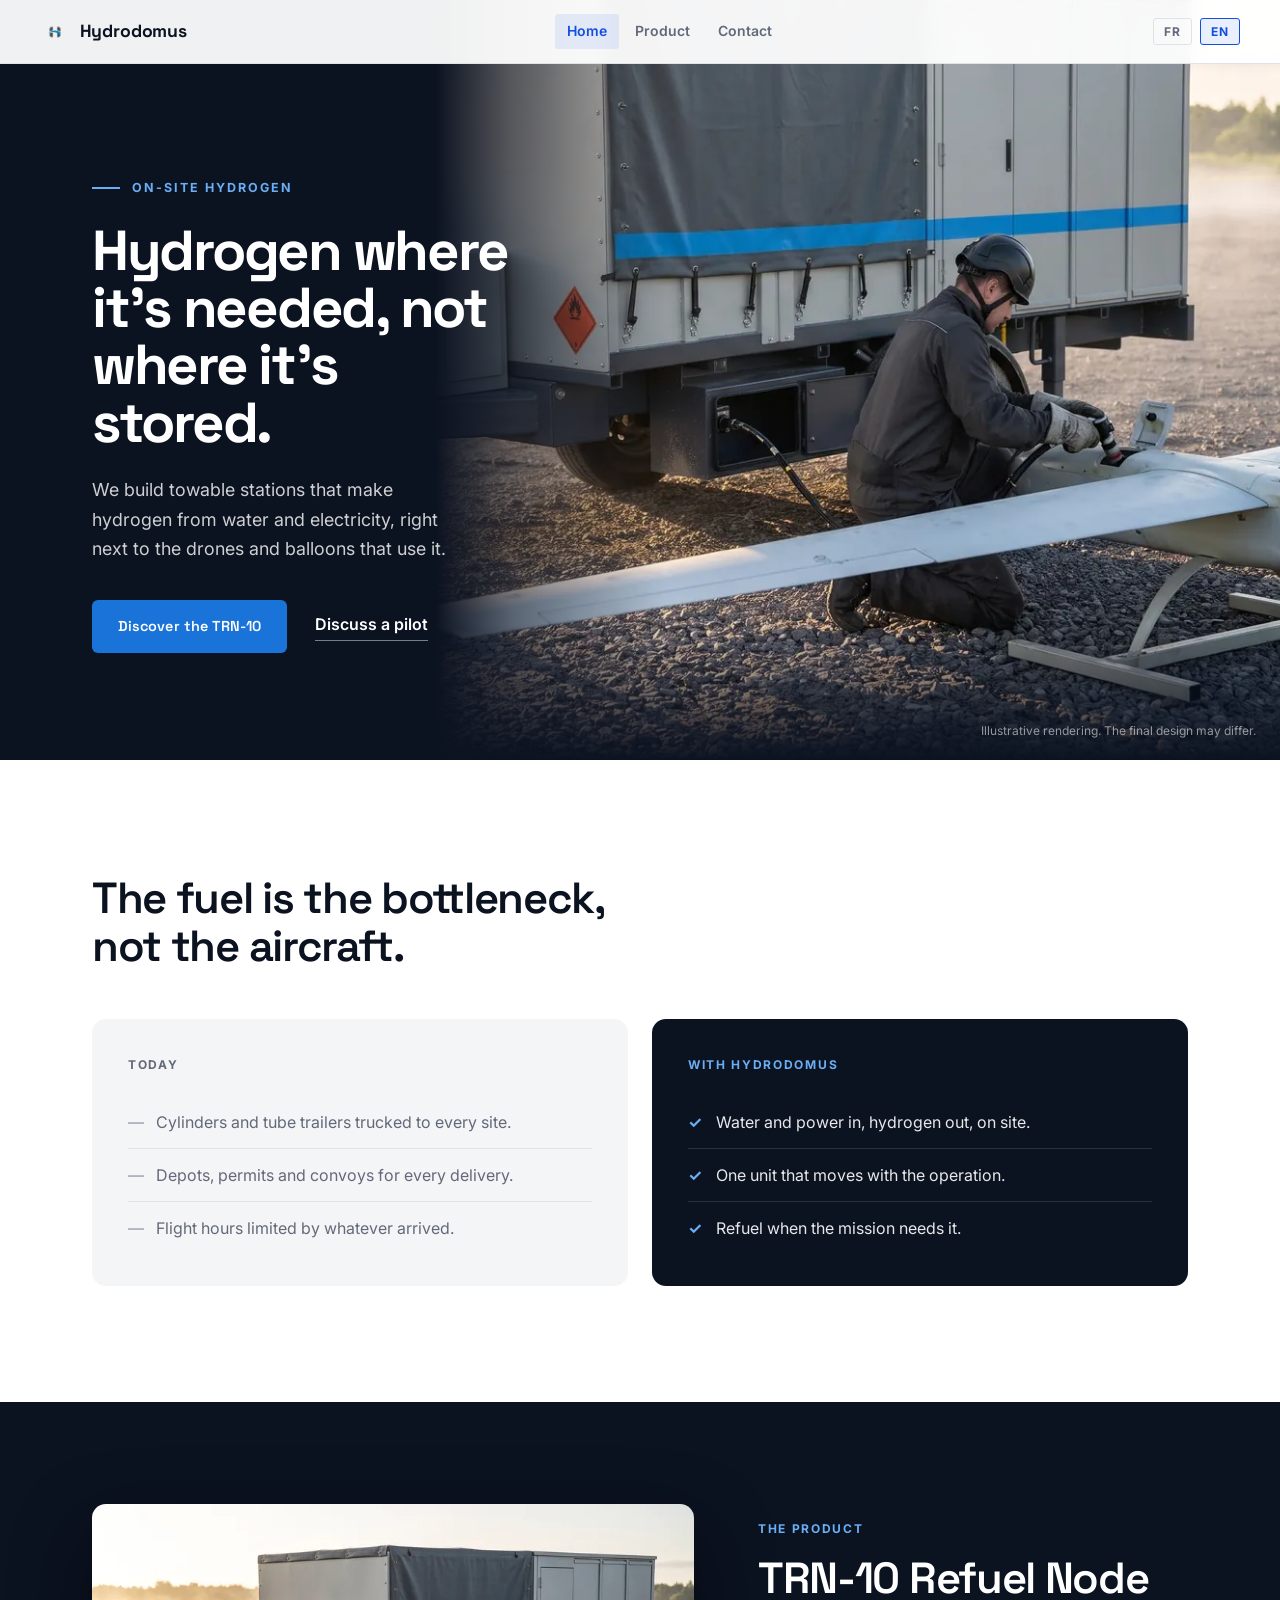
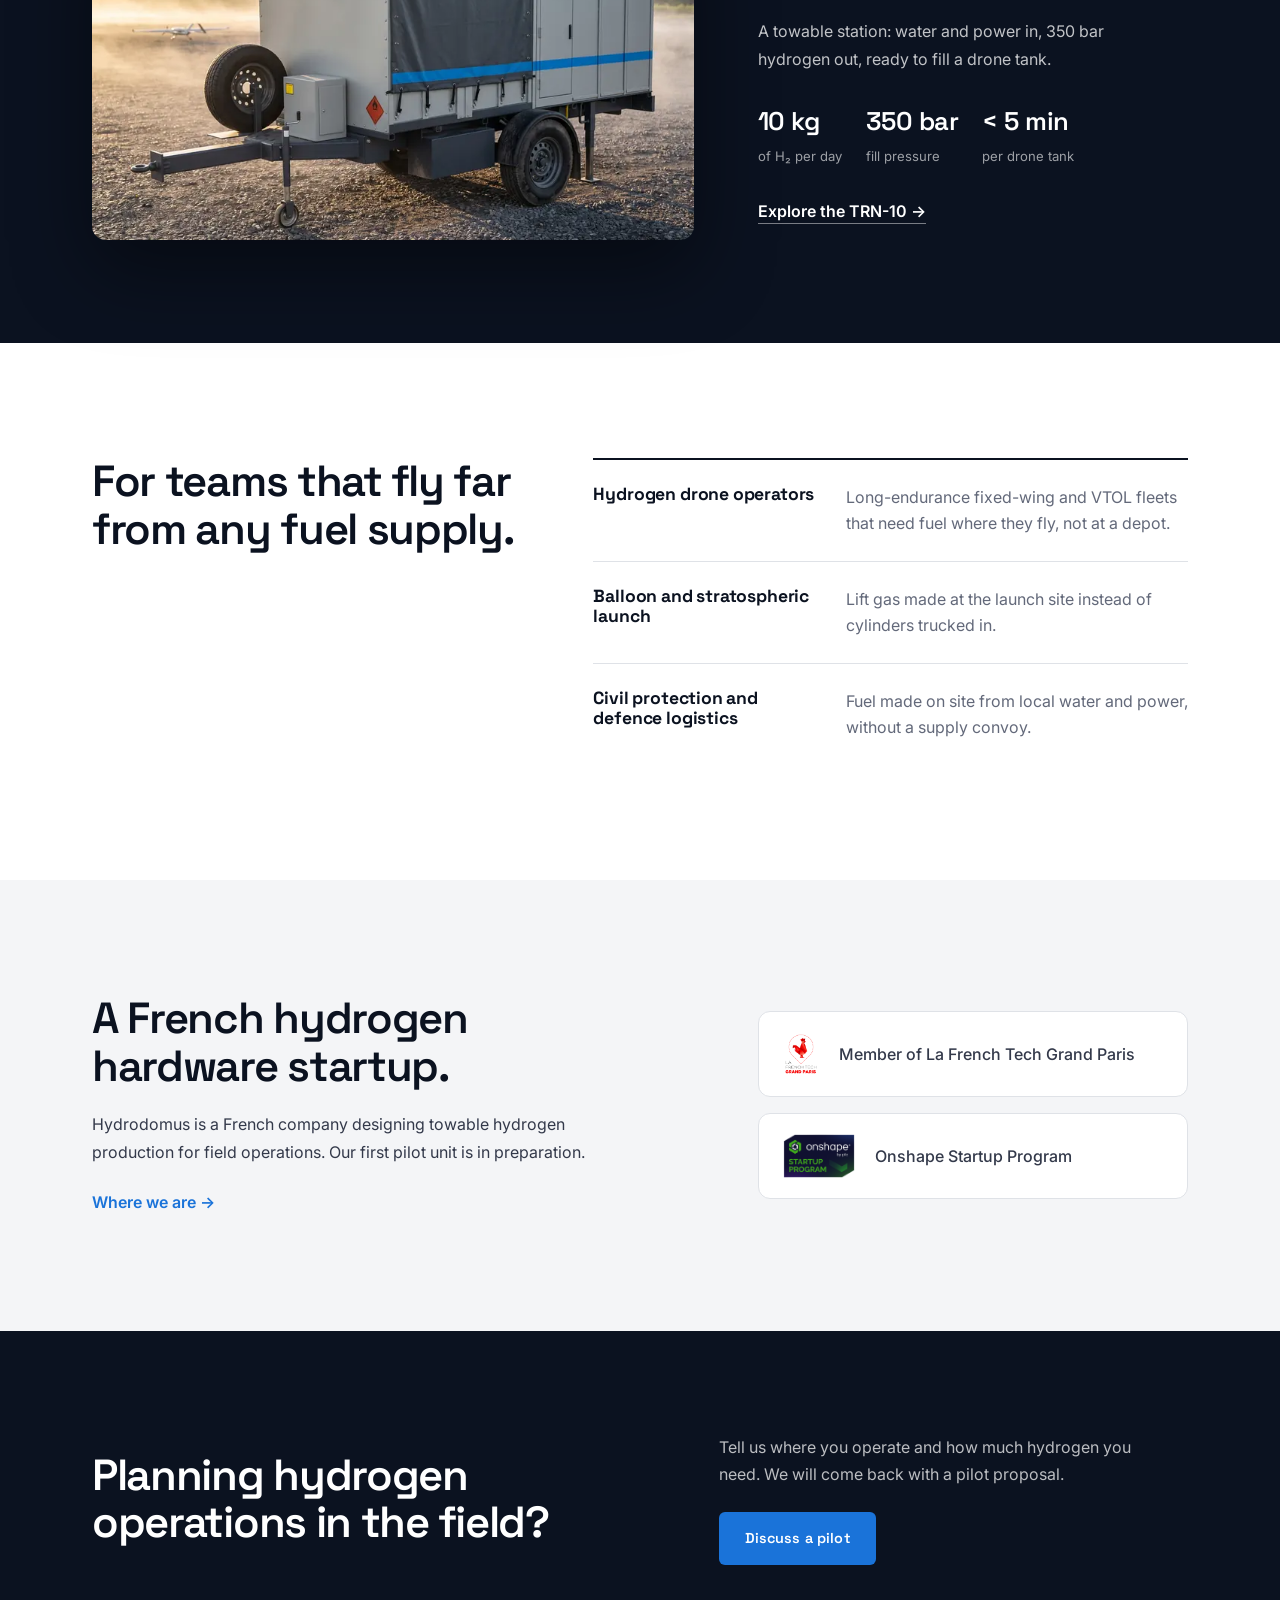
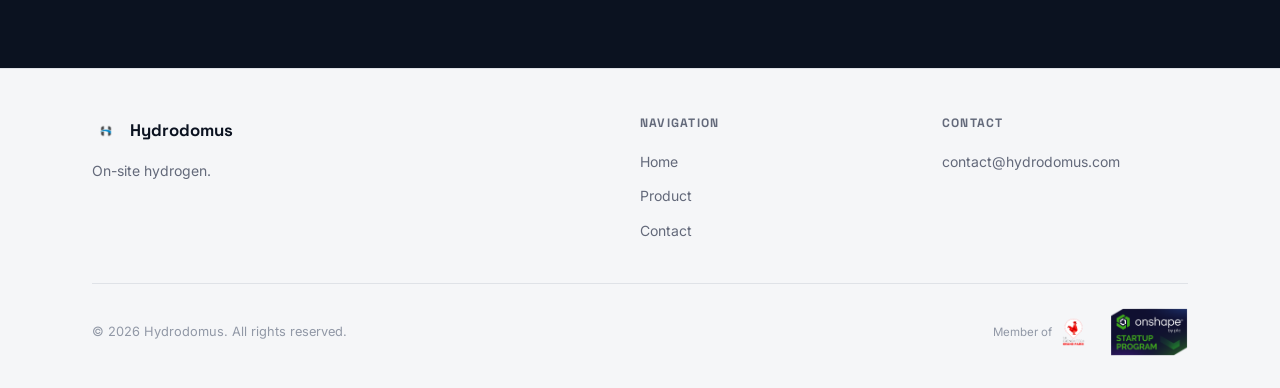
==== index.html @ 03f7e98c "Homepage v2: photo hero, today vs with Hydrodomus, TRN-10 teaser, who it's for, about and badges, pi" ====
<!DOCTYPE html>
<html lang="en">
<head>
  <meta charset="UTF-8" />
  <meta name="viewport" content="width=device-width, initial-scale=1.0" />
  <title>Hydrodomus · On-site hydrogen for drones</title>
  <meta name="description" content="Hydrodomus builds towable stations that make hydrogen from water and electricity on site, next to the drones and balloons that use it.">
  <meta property="og:title" content="Hydrodomus · On-site hydrogen for drones">
  <meta property="og:description" content="Hydrogen where it's needed, not where it's stored. Towable stations that make hydrogen from water and power, on site.">
  <meta property="og:image" content="https://hydrodomus.com/assets/images/trn10-og.jpg">
  <meta property="og:type" content="website">
  <link rel="icon" href="assets/images/logo-removebg.png">
  <link rel="preconnect" href="https://fonts.googleapis.com">
  <link rel="preconnect" href="https://fonts.gstatic.com" crossorigin>
  <link rel="stylesheet" href="https://fonts.googleapis.com/css2?family=Space+Grotesk:wght@300;400;500;600;700&family=Inter:ital,wght@0,300;0,400;0,500;0,600;1,400&display=swap">
  <link rel="preload" as="image" href="assets/images/home-hero-1400.webp" imagesrcset="assets/images/home-hero-800.webp 800w, assets/images/home-hero-1400.webp 1400w, assets/images/home-hero-2400.webp 2400w" imagesizes="100vw">
  <link rel="stylesheet" href="assets/css/style.css" />
</head>
<body class="pv2 home">

<nav class="nav" id="main-nav">
  <a href="./" class="nav-logo">
    <img src="assets/images/logo-removebg.png" alt="Hydrodomus">
    <span class="nav-logo-name">Hydrodomus</span>
  </a>
  <ul class="nav-links">
    <li><a href="./"       class="nav-page-link active" data-i18n="nav.home">Accueil</a></li>
    <li><a href="product"  class="nav-page-link" data-i18n="nav.product">Produit</a></li>
    <li><a href="contact"  class="nav-page-link" data-i18n="nav.contact">Contact</a></li>
  </ul>
  <div class="nav-right">
    <button class="lang-btn" data-lang="fr">FR</button>
    <button class="lang-btn" data-lang="en">EN</button>
  </div>
  <button class="hamburger" id="hamburger" aria-label="Menu"><span></span><span></span><span></span></button>
</nav>
<div class="mobile-menu" id="mobile-menu">
  <button class="mobile-close" id="mobile-close">✕</button>
  <a href="./"       class="mobile-nav-link" data-i18n="nav.home">Accueil</a>
  <a href="product"  class="mobile-nav-link" data-i18n="nav.product">Produit</a>
  <a href="contact"  class="mobile-nav-link" data-i18n="nav.contact">Contact</a>
  <div class="mobile-lang">
    <button class="lang-btn" data-lang="fr">FR</button>
    <button class="lang-btn" data-lang="en">EN</button>
  </div>
</div>

<!-- HERO -->
<header class="pv2-hero home-hero">
  <picture class="pv2-hero-media">
    <source type="image/webp" srcset="assets/images/home-hero-800.webp 800w, assets/images/home-hero-1400.webp 1400w, assets/images/home-hero-2400.webp 2400w" sizes="100vw">
    <img src="assets/images/home-hero-1400.jpg" srcset="assets/images/home-hero-800.jpg 800w, assets/images/home-hero-1400.jpg 1400w, assets/images/home-hero-2400.jpg 2400w" sizes="100vw" alt="An operator refuels a fixed-wing drone with hydrogen from a Hydrodomus trailer unit on a gravel airfield" width="2400" height="1350" fetchpriority="high">
  </picture>
  <div class="pv2-hero-shade" aria-hidden="true"></div>
  <div class="container pv2-hero-inner">
    <span class="pv2-eyebrow" data-i18n="home.eyebrow">Hydrogène sur site</span>
    <h1 class="pv2-title" data-i18n="home.title"></h1>
    <p class="pv2-sub" data-i18n="home.sub"></p>
    <div class="pv2-actions">
      <a class="btn pv2-btn" href="product" data-i18n="home.cta1">Découvrir le TRN-10</a>
      <a class="pv2-link" href="contact?subject=pilot" data-i18n="pr.cta1">Discuter d’un pilote</a>
    </div>
  </div>
  <p class="pv2-caption" data-i18n="pr.stage"></p>
</header>

<!-- TODAY VS WITH HYDRODOMUS -->
<section class="pv2-section home-compare">
  <div class="container">
    <h2 class="pv2-h2" data-i18n="home.cmp.title"></h2>
    <div class="home-compare-grid">
      <div class="home-col home-col-before reveal">
        <span class="home-col-tag" data-i18n="home.cmp.a.tag"></span>
        <ul>
          <li data-i18n="home.cmp.a1"></li>
          <li data-i18n="home.cmp.a2"></li>
          <li data-i18n="home.cmp.a3"></li>
        </ul>
      </div>
      <div class="home-col home-col-after reveal">
        <span class="home-col-tag" data-i18n="home.cmp.b.tag"></span>
        <ul>
          <li data-i18n="home.cmp.b1"></li>
          <li data-i18n="home.cmp.b2"></li>
          <li data-i18n="home.cmp.b3"></li>
        </ul>
      </div>
    </div>
  </div>
</section>

<!-- PRODUCT TEASER -->
<section class="home-product">
  <div class="container home-product-grid">
    <a class="home-product-media" href="product">
      <picture><source type="image/webp" srcset="assets/images/trn10-hero-800.webp 800w, assets/images/trn10-hero-1400.webp 1400w" sizes="(max-width: 760px) 100vw, 55vw"><img src="assets/images/trn10-hero-1400.jpg" alt="The TRN-10 Refuel Node, a closed trailer-mounted hydrogen station" width="1400" height="782" loading="lazy"></picture>
    </a>
    <div class="home-product-text">
      <span class="pv2-kicker home-kicker-light" data-i18n="home.prod.tag"></span>
      <h2 class="pv2-h2" data-i18n="pr.eyebrow">TRN-10 Refuel Node</h2>
      <p data-i18n="home.prod.p"></p>
      <dl class="home-mini-stats">
        <div><dt data-i18n="pr.k1.v"></dt><dd data-i18n="pr.k1.l"></dd></div>
        <div><dt data-i18n="pr.k2.v"></dt><dd data-i18n="pr.k2.l"></dd></div>
        <div><dt data-i18n="pr.k3.v"></dt><dd data-i18n="pr.k3.l"></dd></div>
      </dl>
      <a class="pv2-link" href="product" data-i18n="home.prod.link"></a>
    </div>
  </div>
</section>

<!-- WHO IT'S FOR -->
<section class="pv2-section pv2-for">
  <div class="container pv2-for-grid">
    <h2 class="pv2-h2" data-i18n="pr.for.title"></h2>
    <ul class="pv2-for-list">
      <li class="reveal"><h3 data-i18n="pr.for1.t"></h3><p data-i18n="pr.for1.p"></p></li>
      <li class="reveal"><h3 data-i18n="pr.for2.t"></h3><p data-i18n="pr.for2.p"></p></li>
      <li class="reveal"><h3 data-i18n="pr.for3.t"></h3><p data-i18n="pr.for3.p"></p></li>
    </ul>
  </div>
</section>

<!-- ABOUT -->
<section class="pv2-section home-about">
  <div class="container home-about-grid">
    <div>
      <h2 class="pv2-h2" data-i18n="home.about.title"></h2>
      <p class="home-about-p" data-i18n="home.about.p"></p>
      <a class="home-about-link" href="product#status" data-i18n="home.about.link"></a>
    </div>
    <div class="home-badges">
      <a href="https://www.frenchtech-grandparis.com" target="_blank" rel="noopener" class="home-badge">
        <img src="assets/images/logo-frenchtech-grandparis.png" alt="La French Tech Grand Paris" loading="lazy">
        <span data-i18n="home.badge1"></span>
      </a>
      <a href="https://www.onshape.com" target="_blank" rel="noopener" class="home-badge">
        <img src="assets/images/onshape-startup-program-badge.png" alt="Onshape Startup Program" loading="lazy">
        <span data-i18n="home.badge2"></span>
      </a>
    </div>
  </div>
</section>

<!-- CTA -->
<section class="pv2-cta">
  <div class="container pv2-cta-inner">
    <h2 class="pv2-h2" data-i18n="home.cta.title"></h2>
    <div>
      <p data-i18n="home.cta.p"></p>
      <a class="btn pv2-btn" href="contact?subject=pilot" data-i18n="pr.cta1">Discuter d’un pilote</a>
    </div>
  </div>
</section>

<footer>
  <div class="container">
    <div class="footer-grid">
      <div class="footer-brand">
        <div class="footer-brand-logo">
          <img src="assets/images/logo-removebg.png" alt="Hydrodomus">
          <span>Hydrodomus</span>
        </div>
        <p data-i18n="ft.tagline">Hydrogène sur site.</p>
      </div>
      <div class="footer-col">
        <h4 data-i18n="ft.nav">Navigation</h4>
        <ul>
          <li><a href="./"       data-i18n="nav.home">Accueil</a></li>
          <li><a href="product"  data-i18n="nav.product">Produit</a></li>
          <li><a href="contact"  data-i18n="nav.contact">Contact</a></li>
        </ul>
      </div>
      <div class="footer-col">
        <h4 data-i18n="ft.contact">Contact</h4>
        <ul>
          <li><a href="mailto:contact@hydrodomus.com">contact@hydrodomus.com</a></li>
        </ul>
      </div>
    </div>
    <div class="footer-bottom">
      <p data-i18n="ft.copy">© 2026 Hydrodomus. Tous droits réservés.</p>
      <div class="footer-badges">
        <a class="footer-badge" href="https://www.frenchtech-grandparis.com" target="_blank" rel="noopener">
          <span data-i18n="ft.frenchtech">Membre de</span>
          <img src="assets/images/logo-frenchtech-grandparis.png" alt="La French Tech Grand Paris">
        </a>
        <a class="footer-badge footer-badge-onshape" href="https://www.onshape.com" target="_blank" rel="noopener">
          <img src="assets/images/onshape-startup-program-badge.png" alt="Onshape Startup Program">
        </a>
      </div>
    </div>
  </div>
</footer>

<a class="pv2-sticky" href="contact?subject=pilot" data-i18n="pr.cta1">Discuter d’un pilote</a>

<script src="assets/js/main.js"></script>
<script>
  (function () {
    var b = document.querySelector('.pv2-sticky'), hero = document.querySelector('.pv2-hero'), cta = document.querySelector('.pv2-cta');
    if (!b || !hero) return;
    function upd() {
      var past = hero.getBoundingClientRect().bottom < 0;
      var atCta = cta && cta.getBoundingClientRect().top < innerHeight;
      b.classList.toggle('show', past && !atCta);
    }
    addEventListener('scroll', upd, { passive: true }); upd();
  })();
</script>
</body>
</html>
---- assets/css/style.css ----
/* =============================================
   HYDRODOMUS — Light / Sharp Design System
   ============================================= */

/* --- Custom Properties --- */
:root {
  --white:    #FFFFFF;
  --bg:       #F5F6F8;
  --bg-alt:   #EEF0F3;
  --border:   #DFE2E7;
  --border-2: #C7CCD3;

  --navy:     #0B1220;
  --navy-2:   #16233A;
  --navy-3:   #24344F;

  --blue:       #144EE0;
  --blue-mid:   #0F3AAE;
  --blue-light: #EBF1FF;
  --blue-dim:   rgba(20, 78, 224, 0.09);

  --green:       #059669;
  --green-light: #ECFDF5;

  --red:       #DC2626;
  --red-light: #FEF2F2;

  --text:   #0B1220;
  --text-2: #33394A;
  --text-3: #63697A;
  --text-4: #9198A6;

  --shadow-xs: 0 1px 0 rgba(11,18,32,0.06);
  --shadow-sm: 0 1px 2px rgba(11,18,32,0.10);
  --shadow:    0 2px 10px rgba(11,18,32,0.10);
  --shadow-lg: 0 10px 28px rgba(11,18,32,0.14);

  --font-display: 'Space Grotesk', sans-serif;
  --font-body:    'Inter', sans-serif;

  --section-py: clamp(2.5rem, 3.5vw, 4rem);
  --radius:    6px;
  --radius-sm: 3px;
  --radius-lg: 16px;
}

/* Subtle grain for large flat surfaces (navy sections, hero scrim) —
   inline SVG turbulence, no extra asset request. */
.bg-grain {
  position: relative;
}
.bg-grain::after,
.section-navy::after,
.pitch-card::after {
  content: '';
  position: absolute; inset: 0;
  pointer-events: none;
  opacity: 0.05;
  background-image: url("data:image/svg+xml,%3Csvg xmlns='http://www.w3.org/2000/svg' width='120' height='120'%3E%3Cfilter id='n'%3E%3CfeTurbulence type='fractalNoise' baseFrequency='0.85' numOctaves='2' stitchTiles='stitch'/%3E%3C/filter%3E%3Crect width='100%25' height='100%25' filter='url(%23n)'/%3E%3C/svg%3E");
}

/* --- Reset --- */
*, *::before, *::after { box-sizing: border-box; margin: 0; padding: 0; }
html { scroll-behavior: smooth; font-size: 16px; }
body {
  font-family: var(--font-body);
  background: var(--white);
  color: var(--text);
  line-height: 1.6;
  overflow-x: hidden;
  -webkit-font-smoothing: antialiased;
}
img { max-width: 100%; display: block; }
a { text-decoration: none; color: inherit; }
button { font-family: inherit; cursor: pointer; }

/* --- Typography --- */
h1, h2, h3, h4, h5 {
  font-family: var(--font-display);
  color: var(--navy);
  line-height: 1.15;
}
.display-title {
  font-size: clamp(2.8rem, 5.5vw, 5.5rem);
  font-weight: 700;
  letter-spacing: -0.03em;
  line-height: 1.05;
}
.section-title {
  font-size: clamp(1.75rem, 3.2vw, 2.75rem);
  font-weight: 700;
  letter-spacing: -0.025em;
}
.section-tag {
  display: inline-flex;
  align-items: center;
  gap: 0.4rem;
  font-size: 0.72rem;
  font-weight: 700;
  letter-spacing: 0.12em;
  text-transform: uppercase;
  color: var(--blue);
  margin-bottom: 0.875rem;
}
.section-tag::before {
  content: '';
  display: inline-block;
  width: 16px; height: 2px;
  background: var(--blue);
  border-radius: 1px;
}
.section-sub {
  font-size: 1.05rem;
  color: var(--text-3);
  max-width: 560px;
  line-height: 1.75;
  margin-top: 1rem;
}
.blue-text { color: var(--blue); }

/* --- Container --- */
.container {
  max-width: 1160px;
  margin: 0 auto;
  padding: 0 2rem;
}

/* =========================================
   NAVIGATION
   ========================================= */
.nav {
  position: fixed;
  top: 0; left: 0; right: 0;
  z-index: 200;
  height: 64px;
  display: flex;
  align-items: center;
  justify-content: space-between;
  padding: 0 2.5rem;
  background: rgba(255,255,255,0.94);
  backdrop-filter: blur(10px);
  -webkit-backdrop-filter: blur(10px);
  border-bottom: 1px solid var(--border);
  transition: background 0.2s, box-shadow 0.2s;
}
.nav.scrolled {
  background: rgba(255,255,255,0.99);
  box-shadow: var(--shadow-sm);
}
.nav-logo {
  display: flex;
  align-items: center;
  gap: 0.6rem;
}
.nav-logo img { height: 30px; }
.nav-logo-name {
  font-family: var(--font-display);
  font-size: 1.1rem;
  font-weight: 700;
  color: var(--navy);
  letter-spacing: -0.01em;
}
.nav-links {
  display: flex;
  align-items: center;
  gap: 0.25rem;
  list-style: none;
}
.nav-links a {
  display: inline-block;
  font-size: 0.875rem;
  font-weight: 600;
  color: var(--text-3);
  padding: 0.4rem 0.75rem;
  border-radius: var(--radius-sm);
  transition: color 0.15s, background 0.15s;
}
.nav-links a:hover { color: var(--navy); background: var(--bg); }
.nav-links a.active { color: var(--blue); background: var(--blue-dim); }
.nav-right {
  display: flex;
  align-items: center;
  gap: 0.5rem;
}
.lang-btn {
  background: none;
  border: 1px solid var(--border);
  color: var(--text-3);
  padding: 0.3rem 0.65rem;
  border-radius: var(--radius-sm);
  font-size: 0.75rem;
  font-weight: 700;
  letter-spacing: 0.05em;
  transition: all 0.15s;
}
.lang-btn:hover { border-color: var(--blue); color: var(--blue); }
.lang-btn.active { border-color: var(--blue); color: var(--blue); background: var(--blue-dim); }
.hamburger {
  display: none;
  flex-direction: column;
  gap: 4.5px;
  background: none;
  border: none;
  padding: 6px;
}
.hamburger span {
  display: block; width: 22px; height: 2px;
  background: var(--navy); border-radius: 1px; transition: all 0.3s;
}
.mobile-menu {
  display: none; position: fixed; inset: 0; z-index: 199;
  background: var(--white); flex-direction: column;
  align-items: center; justify-content: center; gap: 0.5rem;
  padding: 2rem;
}
.mobile-menu.open { display: flex; }
.mobile-menu a {
  font-family: var(--font-display);
  font-size: 1.8rem; font-weight: 700;
  color: var(--navy); padding: 0.6rem 1.5rem;
  border-radius: var(--radius); width: 100%; text-align: center;
  transition: background 0.15s;
}
.mobile-menu a:hover { background: var(--bg); }
.mobile-close {
  position: absolute; top: 1.25rem; right: 1.75rem;
  background: none; border: none;
  color: var(--text-3); font-size: 1.5rem; line-height: 1;
}
.mobile-lang { display: flex; gap: 0.5rem; margin-top: 1.5rem; }

/* =========================================
   BUTTONS
   ========================================= */
.btn {
  display: inline-flex; align-items: center; gap: 0.5rem;
  padding: 0.75rem 1.75rem;
  border-radius: var(--radius-sm);
  font-family: var(--font-display);
  font-weight: 600; font-size: 0.9rem;
  letter-spacing: 0.01em;
  cursor: pointer; border: none;
  transition: all 0.15s ease; white-space: nowrap;
}
.btn-primary {
  background: var(--blue);
  color: #fff;
  box-shadow: var(--shadow-xs);
}
.btn-primary:hover {
  background: var(--blue-mid);
  transform: translateY(-1px);
  box-shadow: var(--shadow-sm);
}
.btn-primary:active { transform: translateY(0); }
.btn-outline {
  background: var(--white); color: var(--navy);
  border: 1.5px solid var(--border-2);
}
.btn-outline:hover {
  border-color: var(--navy); background: var(--bg);
  transform: translateY(-1px);
}
.btn-white {
  background: var(--white); color: var(--navy);
  box-shadow: var(--shadow-sm);
}
.btn-white:hover { transform: translateY(-1px); box-shadow: var(--shadow); }
.btn-sm { padding: 0.55rem 1.2rem; font-size: 0.82rem; }

/* =========================================
   CARD
   ========================================= */
.card {
  background: var(--white);
  border: 1px solid var(--border);
  border-radius: var(--radius);
  box-shadow: var(--shadow-xs);
  transition: box-shadow 0.2s, border-color 0.2s;
}
.card:hover {
  box-shadow: var(--shadow);
  border-color: var(--border-2);
}
.card-blue { border-top: 3px solid var(--blue); }

/* =========================================
   SECTIONS
   ========================================= */
section { padding: var(--section-py) 0; }
.section-white { background: var(--white); }
.section-gray  { background: var(--bg); }
.section-navy  {
  position: relative;
  overflow: hidden;
  background: var(--navy);
  color: #fff;
}
.section-navy h2, .section-navy h3 { color: #fff; }
.section-navy .section-tag { color: rgba(255,255,255,0.55); }
.section-navy .section-tag::before { background: rgba(255,255,255,0.45); }
.section-navy .section-sub { color: rgba(255,255,255,0.6); }

.section-head { margin-bottom: 2rem; text-align: center; }
.section-head .section-sub { margin-left: auto; margin-right: auto; }
hr.section-divider {
  border: none;
  border-top: 1px solid var(--border);
  margin: 0;
}

/* =========================================
   PLACEHOLDER PAGE (home)
   ========================================= */
.placeholder-hero {
  min-height: calc(100vh - 64px);
  display: flex;
  align-items: center;
  justify-content: center;
  text-align: center;
  padding: 8rem 0 5rem;
  background: var(--white);
  position: relative;
  overflow: hidden;
}
.placeholder-hero::before {
  content: '';
  position: absolute; inset: 0;
  background-image: radial-gradient(circle at 1px 1px, rgba(11,18,32,0.06) 1px, transparent 0);
  background-size: 26px 26px;
  pointer-events: none;
}
.placeholder-inner { position: relative; z-index: 1; }
.placeholder-eyebrow {
  display: inline-flex; align-items: center; gap: 0.5rem;
  background: var(--blue-light);
  border: 1px solid rgba(20,78,224,0.18);
  padding: 0.35rem 0.875rem;
  border-radius: var(--radius-sm);
  font-size: 0.76rem; font-weight: 700;
  color: var(--blue); letter-spacing: 0.08em; text-transform: uppercase;
  margin-bottom: 1.5rem;
}
.placeholder-title {
  font-size: clamp(2.4rem, 5vw, 4rem);
  font-weight: 700; letter-spacing: -0.03em;
  color: var(--navy); margin-bottom: 1rem;
}
.placeholder-sub {
  font-size: 1.05rem; color: var(--text-3);
  max-width: 480px; margin: 0 auto;
  line-height: 1.7;
}
/* =========================================
   HOME — locked single-screen page (no scroll)
   ========================================= */
body.canvas-page {
  height: 100vh;
  overflow: hidden;
  background: linear-gradient(180deg, #E3E3E4 0%, #ECECED 55%, #F7F7F7 100%);
}
/* Nav blends into the page instead of sitting as a separate bar —
   it sits above the full-screen particle field, background transparent
   so particles drift behind it too. */
body.canvas-page .nav {
  position: relative;
  z-index: 2;
  background: transparent;
  border-bottom: none;
  backdrop-filter: none;
  -webkit-backdrop-filter: none;
  box-shadow: none;
}
body.canvas-page .nav.scrolled { background: transparent; box-shadow: none; }

.chem-stage {
  position: fixed;
  inset: 0;
  z-index: 1;
  overflow: hidden;
}
/* faint technical dot-grid behind the particle field, same pattern used
   on the placeholder page headers — the canvas itself is transparent
   (clearRect only), so this shows through everywhere the particles don't. */
.chem-stage-home::before {
  content: '';
  position: absolute; inset: 0;
  background-image: radial-gradient(circle at 1px 1px, rgba(11,18,32,0.08) 1px, transparent 0);
  background-size: 28px 28px;
  pointer-events: none;
}
#chem-canvas {
  position: absolute;
  inset: 0;
  width: 100%;
  height: 100%;
  display: block;
  touch-action: none;
}
.chem-hero-text {
  position: absolute;
  left: 0; right: 0; top: 50%;
  transform: translateY(-50%);
  z-index: 2;
  text-align: center;
  pointer-events: none;
  padding: 0 2rem;
}
/* Keeps the headline legible no matter what the particle animation is
   doing behind it (the compression stage gathers a dense cluster right
   at screen center) — a soft plate the text always reads against,
   without ever fully hiding the animation. */
.chem-hero-scrim {
  position: absolute;
  inset: -0.5rem -1.5rem;
  z-index: -1;
  background: radial-gradient(ellipse at center, rgba(245,246,248,0.4) 0%, rgba(245,246,248,0.18) 55%, transparent 80%);
}
.chem-headline {
  font-family: var(--font-display);
  font-size: clamp(1.6rem, 4vw, 3rem);
  font-weight: 700; color: var(--navy);
  letter-spacing: -0.03em;
  line-height: 1.15;
}
.chem-subline {
  margin-top: 0.75rem;
  font-family: var(--font-body);
  font-size: clamp(0.95rem, 1.6vw, 1.15rem);
  font-weight: 500;
  color: var(--text-3);
}
.chem-caption-wrap {
  position: absolute;
  left: 0; right: 0; bottom: 2.75rem;
  z-index: 2;
  text-align: center;
  pointer-events: none;
}
.chem-caption-title {
  font-family: var(--font-display);
  font-size: clamp(1.3rem, 2.6vw, 1.9rem);
  font-weight: 700; color: var(--navy);
  letter-spacing: -0.02em;
  transition: opacity 0.2s ease;
}
.chem-progress-track {
  position: absolute;
  left: 0; right: 0; bottom: 0;
  height: 3px;
  background: rgba(11,18,32,0.08);
  z-index: 2;
}
.chem-progress-bar {
  height: 100%;
  width: 0%;
  background: var(--blue);
}

/* =========================================
   FOOTER
   ========================================= */
footer {
  background: var(--bg);
  border-top: 1px solid var(--border);
  padding: 3rem 0 2rem;
}
.footer-grid {
  display: grid; grid-template-columns: 2fr 1fr 1fr;
  gap: 3.5rem; margin-bottom: 2.5rem;
}
.footer-brand-logo {
  display: flex; align-items: center; gap: 0.6rem; margin-bottom: 0.875rem;
}
.footer-brand-logo img { height: 28px; }
.footer-brand-logo span { font-family: var(--font-display); font-size: 1.05rem; font-weight: 700; color: var(--navy); }
.footer-brand p { font-size: 0.875rem; color: var(--text-3); line-height: 1.7; max-width: 280px; }
.footer-col h4 {
  font-family: var(--font-display);
  font-size: 0.76rem; font-weight: 700; letter-spacing: 0.1em;
  text-transform: uppercase; color: var(--text-3); margin-bottom: 1.125rem;
}
.footer-col ul { list-style: none; display: flex; flex-direction: column; gap: 0.55rem; }
.footer-col a { font-size: 0.875rem; color: var(--text-3); transition: color 0.15s; }
.footer-col a:hover { color: var(--navy); }
.footer-bottom {
  border-top: 1px solid var(--border); padding-top: 1.5rem;
  display: flex; justify-content: space-between; align-items: center;
}
.footer-bottom p { font-size: 0.8rem; color: var(--text-4); }
.footer-badge { display: flex; align-items: center; gap: 0.6rem; }
.footer-badge span { font-size: 0.72rem; color: var(--text-4); }
.footer-badge img { height: 30px; width: auto; display: block; }
.footer-badges { display: flex; align-items: center; gap: 1.5rem; flex-wrap: wrap; justify-content: center; }
.footer-badge-onshape img { height: 48px; }

/* =========================================
   PAGE HEADER
   ========================================= */
.page-header {
  padding: calc(var(--section-py) + 3.5rem) 0 var(--section-py);
  background: var(--bg);
  border-bottom: 1px solid var(--border);
  text-align: center;
}
.page-header-title {
  font-size: clamp(2.5rem, 5vw, 4.5rem);
  font-weight: 700; letter-spacing: -0.035em;
  color: var(--navy); margin-bottom: 1.25rem;
}
.page-header-sub { font-size: 1.05rem; color: var(--text-3); max-width: 540px; margin: 0 auto; line-height: 1.75; }

/* =========================================
   CONTACT PAGE
   ========================================= */
.contact-grid {
  display: grid; grid-template-columns: 1.3fr 1fr;
  gap: 5rem; align-items: flex-start;
}
.form-group { margin-bottom: 1.375rem; }
.form-label { display: block; font-size: 0.85rem; font-weight: 600; color: var(--navy-2); margin-bottom: 0.45rem; }
.form-input, .form-textarea, .form-select {
  width: 100%;
  background: var(--white); border: 1.5px solid var(--border);
  border-radius: var(--radius); padding: 0.875rem 1.1rem;
  color: var(--text); font-family: var(--font-body);
  font-size: 0.925rem; transition: all 0.15s; outline: none;
}
.form-input:hover, .form-textarea:hover, .form-select:hover { border-color: var(--border-2); }
.form-input:focus, .form-textarea:focus, .form-select:focus {
  border-color: var(--blue);
  box-shadow: 0 0 0 3px rgba(20,78,224,0.12);
}
.form-textarea { min-height: 140px; resize: vertical; }
.form-select {
  appearance: none; -webkit-appearance: none;
  padding-right: 2.75rem;
  background-image: url("data:image/svg+xml,%3Csvg xmlns='http://www.w3.org/2000/svg' width='16' height='16' viewBox='0 0 24 24' fill='none' stroke='%2363697A' stroke-width='2' stroke-linecap='round' stroke-linejoin='round'%3E%3Cpolyline points='6,9 12,15 18,9'/%3E%3C/svg%3E");
  background-repeat: no-repeat;
  background-position: right 1rem center;
}
.form-select option { background: var(--white); }
.form-row { display: grid; grid-template-columns: 1fr 1fr; gap: 1rem; }
.contact-info-section h3 { font-family: var(--font-display); font-size: 1.05rem; font-weight: 600; color: var(--navy); margin-bottom: 1.25rem; }
.contact-info-item {
  display: flex; gap: 1rem; align-items: center;
  padding: 1rem 1.25rem;
  background: var(--white); border: 1px solid var(--border);
  border-radius: var(--radius); box-shadow: var(--shadow-xs);
  margin-bottom: 0.75rem;
  transition: box-shadow 0.2s, border-color 0.2s, transform 0.2s;
}
.contact-info-item:hover {
  box-shadow: var(--shadow); border-color: var(--border-2); transform: translateY(-1px);
}
.contact-info-icon {
  flex-shrink: 0; display: flex; align-items: center; justify-content: center;
  width: 38px; height: 38px; border-radius: 999px;
  background: var(--blue-dim); color: var(--blue);
}
.contact-info-label { font-size: 0.72rem; font-weight: 700; letter-spacing: 0.08em; text-transform: uppercase; color: var(--text-3); margin-bottom: 0.15rem; }
.contact-info-value { font-size: 0.9rem; color: var(--navy); font-weight: 500; }
.hiring-box {
  padding: 1.75rem; background: var(--blue-dim);
  border: 1px solid rgba(20,78,224,0.18);
  border-radius: var(--radius); margin-top: 1.75rem;
}
.hiring-box-tag { font-size: 0.72rem; font-weight: 700; letter-spacing: 0.1em; text-transform: uppercase; color: var(--blue); margin-bottom: 0.75rem; }
.hiring-box p { font-size: 0.875rem; color: var(--text-3); line-height: 1.7; }

/* =========================================
   SCROLL REVEAL
   ========================================= */
.reveal, .reveal-l, .reveal-r {
  opacity: 0; transition: opacity 0.5s ease, transform 0.5s ease;
}
.reveal   { transform: translateY(16px); }
.reveal-l { transform: translateX(-16px); }
.reveal-r { transform: translateX(16px); }
.revealed { opacity: 1 !important; transform: translate(0,0) !important; }
.d1 { transition-delay: 0.10s; }
.d2 { transition-delay: 0.18s; }
.d3 { transition-delay: 0.26s; }
.d4 { transition-delay: 0.34s; }
.d5 { transition-delay: 0.42s; }

/* =========================================
   RESPONSIVE
   ========================================= */
/* Learn article pages: minimal nav (logo + lang toggle only, no links to
   collapse), so keep the lang buttons visible instead of hiding them
   behind a hamburger that doesn't exist there. */
.nav-minimal .nav-right { display: flex; }

@media (max-width: 768px) {
  .nav-links, .nav-right { display: none; }
  .hamburger { display: flex; }
  .nav-minimal .nav-right { display: flex; }
  .contact-grid { grid-template-columns: 1fr; gap: 3rem; }
  .form-row { grid-template-columns: 1fr; }
  .footer-grid { grid-template-columns: 1fr; gap: 2rem; }
  .footer-bottom { flex-direction: column; gap: 0.5rem; text-align: center; }
}

/* contact form feedback */
.form-status { margin-top: 1rem; padding: 0.9rem 1.1rem; border-radius: var(--radius); font-size: 0.92rem; line-height: 1.5; display: none; }
.form-status.ok  { display: block; background: var(--green-light); color: #065F46; border: 1px solid #A7F3D0; }
.form-status.err { display: block; background: var(--red-light); color: #991B1B; border: 1px solid #FECACA; }
.hp-field { position: absolute; left: -9999px; width: 1px; height: 1px; overflow: hidden; }


/* =========================================
   PRODUCT PAGE v2 (body.pv2)
   ========================================= */
.pv2 { --accent: #1A73D9; --accent-dark: #1560B8; --accent-bright: #6AAEF5; --ink: #0B1220; --mist: #F4F5F7; }
.pv2-h2 {
  font-family: var(--font-display); font-weight: 600; letter-spacing: -0.03em; line-height: 1.1;
  font-size: clamp(1.8rem, 3.4vw, 2.8rem); color: var(--ink); max-width: 20ch;
}
.pv2-section { padding: clamp(4rem, 9vw, 7.5rem) 0; }
.pv2-kicker { display: block; margin-bottom: 1rem; font-size: 0.75rem; font-weight: 700; letter-spacing: 0.14em; text-transform: uppercase; color: var(--accent); }
.pv2-btn { background: var(--accent); color: #fff; border: none; padding: 0.95rem 1.6rem; border-radius: 6px; font-weight: 600; transition: background .2s, transform .2s; }
.pv2-btn:hover { background: var(--accent-dark); transform: translateY(-1px); }

/* hero */
.pv2-hero { position: relative; min-height: min(100svh, 880px); display: flex; align-items: center; overflow: hidden; background: var(--ink); color: #fff; }
.pv2-hero-media, .pv2-hero-media img { position: absolute; inset: 0; width: 100%; height: 100%; }
.pv2-hero-media img { object-fit: cover; object-position: 68% 55%; }
.pv2-hero-shade { position: absolute; inset: 0;
  background:
    linear-gradient(90deg, rgba(8,13,24,0.90) 0%, rgba(8,13,24,0.70) 34%, rgba(8,13,24,0.15) 62%, rgba(8,13,24,0) 75%),
    linear-gradient(0deg, rgba(11,18,32,1) 0%, rgba(11,18,32,0) 22%); }
.pv2-hero-inner { position: relative; z-index: 1; padding-top: 64px; }
.pv2-eyebrow { display: inline-flex; align-items: center; gap: 0.75rem; margin-bottom: 1.5rem; font-size: 0.78rem; font-weight: 700; letter-spacing: 0.16em; text-transform: uppercase; color: var(--accent-bright); }
.pv2-eyebrow::before { content: ''; width: 28px; height: 2px; background: var(--accent-bright); }
.pv2-title { font-family: var(--font-display); font-weight: 700; color: #fff; font-size: clamp(2.6rem, 5.4vw, 4.9rem); line-height: 1.02; letter-spacing: -0.04em; max-width: 13ch; margin-bottom: 1.5rem; }
.pv2-sub { font-size: clamp(1.02rem, 1.4vw, 1.2rem); line-height: 1.65; color: rgba(255,255,255,0.80); max-width: 42ch; margin-bottom: 2.25rem; }
.pv2-actions { display: flex; flex-wrap: wrap; align-items: center; gap: 1rem 1.75rem; }
.pv2-link { color: #fff; font-weight: 600; border-bottom: 1px solid rgba(255,255,255,0.45); padding-bottom: 2px; transition: border-color .2s; }
.pv2-link:hover { border-color: #fff; }
.pv2-caption { position: absolute; right: 1.5rem; bottom: 1.25rem; z-index: 1; margin: 0; font-size: 0.75rem; color: rgba(255,255,255,0.55); }

/* key numbers */
.pv2-stats { background: var(--ink); color: #fff; padding: 2.25rem 0 2.5rem; }
.pv2-stats-grid { margin: 0; display: grid; grid-template-columns: repeat(4, 1fr); }
.pv2-stats-grid > div { padding: 0.5rem 1.75rem; border-left: 1px solid rgba(255,255,255,0.14); }
.pv2-stats-grid > div:first-child { padding-left: 0; border-left: none; }
.pv2-stats-grid dt { font-family: var(--font-display); font-weight: 600; letter-spacing: -0.03em; font-size: clamp(1.9rem, 3.4vw, 3rem); line-height: 1; }
.pv2-stats-grid dd { margin: 0.6rem 0 0; font-size: 0.9rem; color: rgba(255,255,255,0.62); }
.pv2-stats-note { margin: 1.75rem 0 0; font-size: 0.78rem; color: rgba(255,255,255,0.45); }

/* who it's for */
.pv2-for { background: #fff; }
.pv2-for-grid { display: grid; grid-template-columns: minmax(0, 5fr) minmax(0, 7fr); gap: clamp(2rem, 6vw, 6rem); align-items: start; }
.pv2-for-list { list-style: none; margin: 0; padding: 0; }
.pv2-for-list li { display: grid; grid-template-columns: minmax(0, 2fr) minmax(0, 3fr); gap: 1.5rem; padding: 1.5rem 0; border-top: 1px solid var(--border); }
.pv2-for-list li:first-child { border-top: 2px solid var(--ink); }
.pv2-for-list h3 { font-family: var(--font-display); font-size: 1.1rem; letter-spacing: -0.01em; color: var(--ink); }
.pv2-for-list p { color: var(--text-3); line-height: 1.65; }

/* how to use: stepper */
.pv2-use { background: var(--mist); }
.pv2-steps { position: relative; list-style: none; margin: 3.5rem 0 0; padding: 0; display: grid; grid-template-columns: repeat(4, 1fr); gap: 1.75rem; }
.pv2-steps::before { content: ''; position: absolute; top: 21px; left: 22px; right: calc(25% - 1.75rem + 22px); height: 2px; background: linear-gradient(90deg, var(--accent), rgba(26,115,217,0.25)); }
.pv2-steps li { position: relative; }
.pv2-step-n { position: relative; z-index: 1; display: grid; place-items: center; width: 44px; height: 44px; border-radius: 50%; background: var(--accent); color: #fff; font-family: var(--font-display); font-weight: 600; font-size: 1.05rem; box-shadow: 0 0 0 6px var(--mist); }
.pv2-steps figure { margin: 1.25rem 0 1.1rem; border-radius: 12px; overflow: hidden; aspect-ratio: 4 / 3; background: #dde1e7; }
.pv2-steps img { display: block; width: 100%; height: 100%; object-fit: cover; transition: transform .6s ease; }
.pv2-steps li:hover img { transform: scale(1.04); }
.pv2-steps h3 { font-family: var(--font-display); font-size: 1.2rem; letter-spacing: -0.02em; color: var(--ink); margin-bottom: 0.4rem; }
.pv2-steps p { color: var(--text-3); line-height: 1.6; font-size: 0.95rem; }
.pv2-note { margin-top: 2.5rem; font-size: 0.85rem; color: var(--text-3); }

/* safety and ruggedness */
.pv2-spec { background: #fff; }
.pv2-spec-grid { list-style: none; margin: 3rem 0 0; padding: 0; display: grid; grid-template-columns: repeat(3, 1fr); gap: 2.5rem; }
.pv2-spec-grid li { padding-top: 1.5rem; border-top: 2px solid var(--ink); }
.pv2-spec-grid h3 { font-family: var(--font-display); font-size: 1.15rem; color: var(--ink); margin-bottom: 0.6rem; }
.pv2-spec-grid p { color: var(--text-3); line-height: 1.65; }

/* status */
.pv2-status { background: var(--mist); }
.pv2-timeline { list-style: none; margin: 3rem 0 0; padding: 0; display: grid; grid-template-columns: repeat(3, 1fr); gap: 2rem; }
.pv2-timeline li { position: relative; padding-top: 1.75rem; border-top: 2px solid var(--border-2); }
.pv2-timeline li.is-now { border-top-color: var(--accent); }
.pv2-timeline li::before { content: ''; position: absolute; top: -6px; left: 0; width: 10px; height: 10px; border-radius: 50%; background: var(--border-2); }
.pv2-timeline li.is-now::before { background: var(--accent); box-shadow: 0 0 0 5px rgba(26,115,217,0.15); }
.pv2-timeline span { display: block; font-family: var(--font-display); font-weight: 600; font-size: 1.1rem; color: var(--ink); margin-bottom: 0.6rem; }
.pv2-timeline p { color: var(--text-3); line-height: 1.65; max-width: 30ch; }

/* cta */
.pv2-cta { background: var(--ink); color: #fff; padding: clamp(4rem, 8vw, 6.5rem) 0; }
.pv2-cta-inner { display: grid; grid-template-columns: minmax(0, 6fr) minmax(0, 5fr); gap: 2rem 4rem; align-items: center; }
.pv2-cta .pv2-h2 { color: #fff; }
.pv2-cta p { color: rgba(255,255,255,0.72); line-height: 1.7; margin-bottom: 1.5rem; max-width: 44ch; }

/* sticky mobile CTA */
.pv2-sticky { display: none; }

@media (max-width: 1000px) {
  .pv2-steps { grid-template-columns: 1fr 1fr; gap: 2.5rem 1.75rem; }
  .pv2-steps::before { display: none; }
  .pv2-for-grid, .pv2-cta-inner { grid-template-columns: 1fr; }
}
@media (max-width: 760px) {
  .pv2-hero { min-height: 92svh; align-items: flex-end; }
  .pv2-hero-media img { object-position: 62% 40%; }
  .pv2-hero-shade { background: linear-gradient(0deg, rgba(8,13,24,0.96) 0%, rgba(8,13,24,0.80) 42%, rgba(8,13,24,0.15) 72%, rgba(8,13,24,0.05) 100%); }
  .pv2-hero-inner { padding-bottom: 3.5rem; }
  .pv2-caption { right: 16px; left: 16px; bottom: 0.75rem; text-align: left; }
  .pv2-stats-grid { grid-template-columns: 1fr 1fr; row-gap: 1.75rem; }
  .pv2-stats-grid > div:nth-child(3) { padding-left: 0; border-left: none; }
  .pv2-for-list li { grid-template-columns: 1fr; gap: 0.4rem; }
  .pv2-spec-grid, .pv2-timeline { grid-template-columns: 1fr; }
  .pv2-sticky { display: block; position: fixed; left: 16px; right: 16px; bottom: 16px; z-index: 150; text-align: center; padding: 1rem; border-radius: 10px; background: var(--accent); color: #fff; font-weight: 600; box-shadow: 0 10px 30px rgba(11,18,32,0.35); }
  body.pv2 { padding-bottom: 84px; }
}
@media (max-width: 640px) {
  .pv2-steps { grid-template-columns: 1fr; gap: 0; }
  .pv2-steps li { padding: 0 0 2.5rem 64px; }
  .pv2-steps li::after { content: ''; position: absolute; left: 21px; top: 44px; bottom: 0; width: 2px; background: rgba(26,115,217,0.25); }
  .pv2-steps li:last-child::after { display: none; }
  .pv2-step-n { position: absolute; left: 0; top: 0; }
  .pv2-steps figure { margin-top: 0; }
}

/* v2 hero: photo on the right, text on a dark field (desktop and tablet) */
@media (min-width: 761px) {
  .pv2-hero-media { left: 30%; width: 70%; }
  .pv2-hero-media img { object-position: 55% 55%; }
  .pv2-hero-shade { background:
      linear-gradient(90deg, rgba(11,18,32,1) 0%, rgba(11,18,32,1) 30%, rgba(11,18,32,0.75) 38%, rgba(11,18,32,0.2) 52%, rgba(11,18,32,0) 62%),
      linear-gradient(0deg, rgba(11,18,32,1) 0%, rgba(11,18,32,0) 20%); }
  .pv2-title { font-size: clamp(2.4rem, 4.4vw, 4.2rem); max-width: 12ch; }
  .pv2-sub { max-width: 34ch; }
}
.pv2-hero-inner { width: 100%; }
@media (min-width: 761px) {
  .pv2-hero { min-height: min(86svh, 760px); }
  .pv2-hero-media { left: 34%; width: 66%; }
  .pv2-hero-media img { object-position: 38% 60%; }
  .pv2-hero-shade { background:
      linear-gradient(90deg, rgba(11,18,32,1) 0%, rgba(11,18,32,1) 34%, rgba(11,18,32,0.55) 40%, rgba(11,18,32,0) 52%),
      linear-gradient(0deg, rgba(11,18,32,1) 0%, rgba(11,18,32,0) 18%); }
}
@media (max-width: 760px) {
  .pv2-hero { display: block; min-height: 0; padding-top: 64px; }
  .pv2-hero-media, .pv2-hero-media img { position: relative; inset: auto; height: auto; }
  .pv2-hero-media { display: block; }
  .pv2-hero-media img { aspect-ratio: 4 / 3; object-fit: cover; object-position: 40% 60%; }
  .pv2-hero-shade { top: 64px; bottom: auto; height: calc((100vw * 3 / 4)); background: linear-gradient(0deg, rgba(11,18,32,1) 0%, rgba(11,18,32,0) 30%); }
  .pv2-hero-inner { padding-top: 1.75rem; padding-bottom: 2.5rem; }
  .pv2-caption { position: static; padding: 0 16px 1.25rem; }
  .pv2-sticky { transform: translateY(140%); transition: transform .3s ease; }
  .pv2-sticky.show { transform: none; }
}

/* =========================================
   HOME (body.pv2.home)
   ========================================= */
@media (min-width: 761px) { .home-hero .pv2-hero-media img { object-position: 70% 55%; } }
@media (max-width: 760px) { .home-hero .pv2-hero-media img { object-position: 72% 55%; } }

.home-compare { background: #fff; }
.home-compare-grid { display: grid; grid-template-columns: 1fr 1fr; gap: 1.5rem; margin-top: 3rem; }
.home-col { border-radius: 14px; padding: 2rem 2.25rem; }
.home-col ul { list-style: none; margin: 1.25rem 0 0; padding: 0; }
.home-col li { position: relative; padding: 0.85rem 0 0.85rem 1.75rem; border-top: 1px solid rgba(11,18,32,0.08); line-height: 1.55; }
.home-col li:first-child { border-top: none; }
.home-col-tag { font-size: 0.75rem; font-weight: 700; letter-spacing: 0.14em; text-transform: uppercase; }
.home-col-before { background: var(--mist); color: var(--text-3); }
.home-col-before .home-col-tag { color: var(--text-3); }
.home-col-before li::before { content: '—'; position: absolute; left: 0; color: var(--text-4); }
.home-col-after { background: var(--ink); color: #fff; }
.home-col-after .home-col-tag { color: var(--accent-bright); }
.home-col-after li { border-top-color: rgba(255,255,255,0.12); color: rgba(255,255,255,0.9); }
.home-col-after li::before { content: '✓'; position: absolute; left: 0; color: var(--accent-bright); font-weight: 700; }

.home-product { background: var(--ink); color: #fff; padding: clamp(4rem, 8vw, 6.5rem) 0; }
.home-product-grid { display: grid; grid-template-columns: minmax(0, 7fr) minmax(0, 5fr); gap: clamp(2rem, 5vw, 4.5rem); align-items: center; }
.home-product-media { display: block; border-radius: 14px; overflow: hidden; box-shadow: 0 30px 80px rgba(0,0,0,0.45); }
.home-product-media img { display: block; width: 100%; height: auto; transition: transform .6s ease; }
.home-product-media:hover img { transform: scale(1.03); }
.home-product .pv2-h2 { color: #fff; }
.home-kicker-light { color: var(--accent-bright); }
.home-product-text p { color: rgba(255,255,255,0.75); line-height: 1.7; margin: 1rem 0 1.75rem; max-width: 40ch; }
.home-mini-stats { margin: 0 0 2rem; display: grid; grid-template-columns: repeat(3, auto); gap: 1.5rem; justify-content: start; }
.home-mini-stats dt { font-family: var(--font-display); font-weight: 600; font-size: 1.6rem; letter-spacing: -0.02em; }
.home-mini-stats dd { margin: 0.3rem 0 0; font-size: 0.82rem; color: rgba(255,255,255,0.6); }

.home-about { background: var(--mist); }
.home-about-grid { display: grid; grid-template-columns: minmax(0, 7fr) minmax(0, 5fr); gap: clamp(2rem, 5vw, 5rem); align-items: center; }
.home-about-p { margin: 1.25rem 0 1.5rem; color: var(--text-2); line-height: 1.75; max-width: 52ch; }
.home-about-link { color: var(--accent); font-weight: 600; }
.home-badges { display: grid; gap: 1rem; }
.home-badge { display: flex; align-items: center; gap: 1.25rem; padding: 1.25rem 1.5rem; background: #fff; border: 1px solid var(--border); border-radius: 12px; color: var(--text-2); font-weight: 500; transition: border-color .2s; }
.home-badge:hover { border-color: var(--accent); }
.home-badge img { height: 44px; width: auto; }

@media (max-width: 900px) {
  .home-compare-grid, .home-product-grid, .home-about-grid { grid-template-columns: 1fr; }
}
@media (max-width: 760px) {
  .home-col { padding: 1.5rem; }
  .home-mini-stats { grid-template-columns: repeat(3, 1fr); gap: 1rem; }
  .home-mini-stats dt { font-size: 1.3rem; }
}
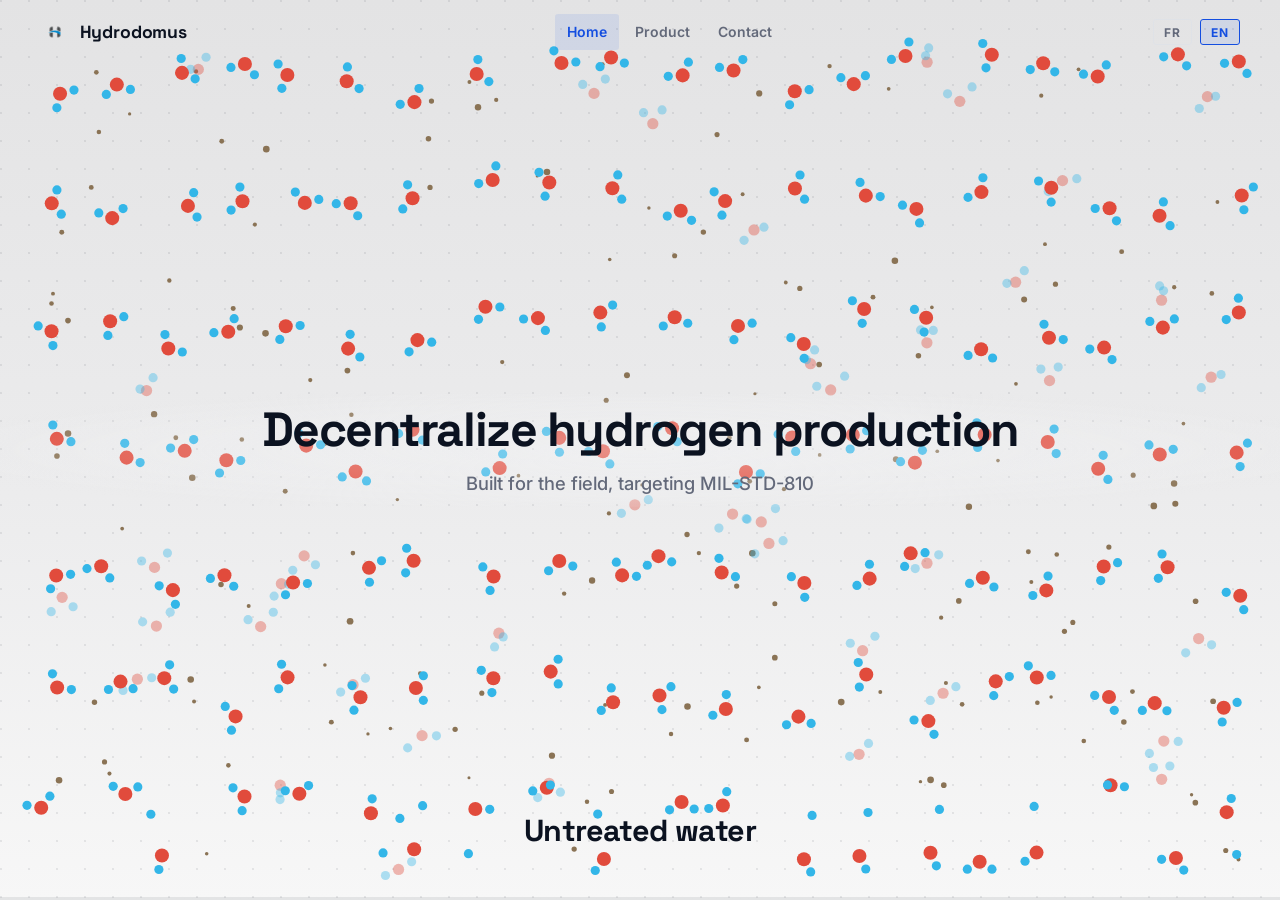
==== commit b0391164: "Revert homepage to the chemistry-animation version (keep Home | Product | Contact nav) Co-Authored-B" ====
--- a/index.html
+++ b/index.html
@@ -3,20 +3,15 @@
 <head>
   <meta charset="UTF-8" />
   <meta name="viewport" content="width=device-width, initial-scale=1.0" />
-  <title>Hydrodomus · On-site hydrogen for drones</title>
-  <meta name="description" content="Hydrodomus builds towable stations that make hydrogen from water and electricity on site, next to the drones and balloons that use it.">
-  <meta property="og:title" content="Hydrodomus · On-site hydrogen for drones">
-  <meta property="og:description" content="Hydrogen where it's needed, not where it's stored. Towable stations that make hydrogen from water and power, on site.">
-  <meta property="og:image" content="https://hydrodomus.com/assets/images/trn10-og.jpg">
-  <meta property="og:type" content="website">
+  <title>Hydrodomus</title>
+  <meta name="description" content="Hydrodomus.">
   <link rel="icon" href="assets/images/logo-removebg.png">
   <link rel="preconnect" href="https://fonts.googleapis.com">
   <link rel="preconnect" href="https://fonts.gstatic.com" crossorigin>
   <link rel="stylesheet" href="https://fonts.googleapis.com/css2?family=Space+Grotesk:wght@300;400;500;600;700&family=Inter:ital,wght@0,300;0,400;0,500;0,600;1,400&display=swap">
-  <link rel="preload" as="image" href="assets/images/home-hero-1400.webp" imagesrcset="assets/images/home-hero-800.webp 800w, assets/images/home-hero-1400.webp 1400w, assets/images/home-hero-2400.webp 2400w" imagesizes="100vw">
   <link rel="stylesheet" href="assets/css/style.css" />
 </head>
-<body class="pv2 home">
+<body class="canvas-page">
 
 <nav class="nav" id="main-nav">
   <a href="./" class="nav-logo">
@@ -24,9 +19,9 @@
     <span class="nav-logo-name">Hydrodomus</span>
   </a>
   <ul class="nav-links">
-    <li><a href="./"       class="nav-page-link active" data-i18n="nav.home">Accueil</a></li>
+    <li><a href="./"         class="nav-page-link active" data-i18n="nav.home">Accueil</a></li>
     <li><a href="product"  class="nav-page-link" data-i18n="nav.product">Produit</a></li>
-    <li><a href="contact"  class="nav-page-link" data-i18n="nav.contact">Contact</a></li>
+    <li><a href="contact"       class="nav-page-link" data-i18n="nav.contact">Contact</a></li>
   </ul>
   <div class="nav-right">
     <button class="lang-btn" data-lang="fr">FR</button>
@@ -36,177 +31,31 @@
 </nav>
 <div class="mobile-menu" id="mobile-menu">
   <button class="mobile-close" id="mobile-close">✕</button>
-  <a href="./"       class="mobile-nav-link" data-i18n="nav.home">Accueil</a>
-  <a href="product"  class="mobile-nav-link" data-i18n="nav.product">Produit</a>
-  <a href="contact"  class="mobile-nav-link" data-i18n="nav.contact">Contact</a>
+  <a href="./"        class="mobile-nav-link" data-i18n="nav.home">Accueil</a>
+  <a href="product" class="mobile-nav-link" data-i18n="nav.product">Produit</a>
+  <a href="contact"      class="mobile-nav-link" data-i18n="nav.contact">Contact</a>
   <div class="mobile-lang">
     <button class="lang-btn" data-lang="fr">FR</button>
     <button class="lang-btn" data-lang="en">EN</button>
   </div>
 </div>
 
-<!-- HERO -->
-<header class="pv2-hero home-hero">
-  <picture class="pv2-hero-media">
-    <source type="image/webp" srcset="assets/images/home-hero-800.webp 800w, assets/images/home-hero-1400.webp 1400w, assets/images/home-hero-2400.webp 2400w" sizes="100vw">
-    <img src="assets/images/home-hero-1400.jpg" srcset="assets/images/home-hero-800.jpg 800w, assets/images/home-hero-1400.jpg 1400w, assets/images/home-hero-2400.jpg 2400w" sizes="100vw" alt="An operator refuels a fixed-wing drone with hydrogen from a Hydrodomus trailer unit on a gravel airfield" width="2400" height="1350" fetchpriority="high">
-  </picture>
-  <div class="pv2-hero-shade" aria-hidden="true"></div>
-  <div class="container pv2-hero-inner">
-    <span class="pv2-eyebrow" data-i18n="home.eyebrow">Hydrogène sur site</span>
-    <h1 class="pv2-title" data-i18n="home.title"></h1>
-    <p class="pv2-sub" data-i18n="home.sub"></p>
-    <div class="pv2-actions">
-      <a class="btn pv2-btn" href="product" data-i18n="home.cta1">Découvrir le TRN-10</a>
-      <a class="pv2-link" href="contact?subject=pilot" data-i18n="pr.cta1">Discuter d’un pilote</a>
-    </div>
+<div class="chem-stage chem-stage-home" id="chem-stage">
+  <canvas id="chem-canvas"></canvas>
+  <div class="chem-hero-text">
+    <div class="chem-hero-scrim" aria-hidden="true"></div>
+    <h1 class="chem-headline" id="chem-headline" data-i18n="home.headline">Décentralisons la production d'hydrogène</h1>
+    <p class="chem-subline" data-i18n="home.subline">Conçu pour le terrain, avec pour cible la norme MIL-STD-810</p>
   </div>
-  <p class="pv2-caption" data-i18n="pr.stage"></p>
-</header>
-
-<!-- TODAY VS WITH HYDRODOMUS -->
-<section class="pv2-section home-compare">
-  <div class="container">
-    <h2 class="pv2-h2" data-i18n="home.cmp.title"></h2>
-    <div class="home-compare-grid">
-      <div class="home-col home-col-before reveal">
-        <span class="home-col-tag" data-i18n="home.cmp.a.tag"></span>
-        <ul>
-          <li data-i18n="home.cmp.a1"></li>
-          <li data-i18n="home.cmp.a2"></li>
-          <li data-i18n="home.cmp.a3"></li>
-        </ul>
-      </div>
-      <div class="home-col home-col-after reveal">
-        <span class="home-col-tag" data-i18n="home.cmp.b.tag"></span>
-        <ul>
-          <li data-i18n="home.cmp.b1"></li>
-          <li data-i18n="home.cmp.b2"></li>
-          <li data-i18n="home.cmp.b3"></li>
-        </ul>
-      </div>
-    </div>
+  <div class="chem-caption-wrap">
+    <div class="chem-caption-title" id="chem-caption-title" data-i18n="chem.s1">Eau non traitée</div>
   </div>
-</section>
-
-<!-- PRODUCT TEASER -->
-<section class="home-product">
-  <div class="container home-product-grid">
-    <a class="home-product-media" href="product">
-      <picture><source type="image/webp" srcset="assets/images/trn10-hero-800.webp 800w, assets/images/trn10-hero-1400.webp 1400w" sizes="(max-width: 760px) 100vw, 55vw"><img src="assets/images/trn10-hero-1400.jpg" alt="The TRN-10 Refuel Node, a closed trailer-mounted hydrogen station" width="1400" height="782" loading="lazy"></picture>
-    </a>
-    <div class="home-product-text">
-      <span class="pv2-kicker home-kicker-light" data-i18n="home.prod.tag"></span>
-      <h2 class="pv2-h2" data-i18n="pr.eyebrow">TRN-10 Refuel Node</h2>
-      <p data-i18n="home.prod.p"></p>
-      <dl class="home-mini-stats">
-        <div><dt data-i18n="pr.k1.v"></dt><dd data-i18n="pr.k1.l"></dd></div>
-        <div><dt data-i18n="pr.k2.v"></dt><dd data-i18n="pr.k2.l"></dd></div>
-        <div><dt data-i18n="pr.k3.v"></dt><dd data-i18n="pr.k3.l"></dd></div>
-      </dl>
-      <a class="pv2-link" href="product" data-i18n="home.prod.link"></a>
-    </div>
+  <div class="chem-progress-track">
+    <div class="chem-progress-bar" id="chem-progress-bar"></div>
   </div>
-</section>
-
-<!-- WHO IT'S FOR -->
-<section class="pv2-section pv2-for">
-  <div class="container pv2-for-grid">
-    <h2 class="pv2-h2" data-i18n="pr.for.title"></h2>
-    <ul class="pv2-for-list">
-      <li class="reveal"><h3 data-i18n="pr.for1.t"></h3><p data-i18n="pr.for1.p"></p></li>
-      <li class="reveal"><h3 data-i18n="pr.for2.t"></h3><p data-i18n="pr.for2.p"></p></li>
-      <li class="reveal"><h3 data-i18n="pr.for3.t"></h3><p data-i18n="pr.for3.p"></p></li>
-    </ul>
-  </div>
-</section>
-
-<!-- ABOUT -->
-<section class="pv2-section home-about">
-  <div class="container home-about-grid">
-    <div>
-      <h2 class="pv2-h2" data-i18n="home.about.title"></h2>
-      <p class="home-about-p" data-i18n="home.about.p"></p>
-      <a class="home-about-link" href="product#status" data-i18n="home.about.link"></a>
-    </div>
-    <div class="home-badges">
-      <a href="https://www.frenchtech-grandparis.com" target="_blank" rel="noopener" class="home-badge">
-        <img src="assets/images/logo-frenchtech-grandparis.png" alt="La French Tech Grand Paris" loading="lazy">
-        <span data-i18n="home.badge1"></span>
-      </a>
-      <a href="https://www.onshape.com" target="_blank" rel="noopener" class="home-badge">
-        <img src="assets/images/onshape-startup-program-badge.png" alt="Onshape Startup Program" loading="lazy">
-        <span data-i18n="home.badge2"></span>
-      </a>
-    </div>
-  </div>
-</section>
-
-<!-- CTA -->
-<section class="pv2-cta">
-  <div class="container pv2-cta-inner">
-    <h2 class="pv2-h2" data-i18n="home.cta.title"></h2>
-    <div>
-      <p data-i18n="home.cta.p"></p>
-      <a class="btn pv2-btn" href="contact?subject=pilot" data-i18n="pr.cta1">Discuter d’un pilote</a>
-    </div>
-  </div>
-</section>
-
-<footer>
-  <div class="container">
-    <div class="footer-grid">
-      <div class="footer-brand">
-        <div class="footer-brand-logo">
-          <img src="assets/images/logo-removebg.png" alt="Hydrodomus">
-          <span>Hydrodomus</span>
-        </div>
-        <p data-i18n="ft.tagline">Hydrogène sur site.</p>
-      </div>
-      <div class="footer-col">
-        <h4 data-i18n="ft.nav">Navigation</h4>
-        <ul>
-          <li><a href="./"       data-i18n="nav.home">Accueil</a></li>
-          <li><a href="product"  data-i18n="nav.product">Produit</a></li>
-          <li><a href="contact"  data-i18n="nav.contact">Contact</a></li>
-        </ul>
-      </div>
-      <div class="footer-col">
-        <h4 data-i18n="ft.contact">Contact</h4>
-        <ul>
-          <li><a href="mailto:contact@hydrodomus.com">contact@hydrodomus.com</a></li>
-        </ul>
-      </div>
-    </div>
-    <div class="footer-bottom">
-      <p data-i18n="ft.copy">© 2026 Hydrodomus. Tous droits réservés.</p>
-      <div class="footer-badges">
-        <a class="footer-badge" href="https://www.frenchtech-grandparis.com" target="_blank" rel="noopener">
-          <span data-i18n="ft.frenchtech">Membre de</span>
-          <img src="assets/images/logo-frenchtech-grandparis.png" alt="La French Tech Grand Paris">
-        </a>
-        <a class="footer-badge footer-badge-onshape" href="https://www.onshape.com" target="_blank" rel="noopener">
-          <img src="assets/images/onshape-startup-program-badge.png" alt="Onshape Startup Program">
-        </a>
-      </div>
-    </div>
-  </div>
-</footer>
-
-<a class="pv2-sticky" href="contact?subject=pilot" data-i18n="pr.cta1">Discuter d’un pilote</a>
+</div>
 
 <script src="assets/js/main.js"></script>
-<script>
-  (function () {
-    var b = document.querySelector('.pv2-sticky'), hero = document.querySelector('.pv2-hero'), cta = document.querySelector('.pv2-cta');
-    if (!b || !hero) return;
-    function upd() {
-      var past = hero.getBoundingClientRect().bottom < 0;
-      var atCta = cta && cta.getBoundingClientRect().top < innerHeight;
-      b.classList.toggle('show', past && !atCta);
-    }
-    addEventListener('scroll', upd, { passive: true }); upd();
-  })();
-</script>
+<script src="assets/js/chem-animation.js"></script>
 </body>
 </html>
--- a/assets/css/style.css
+++ b/assets/css/style.css
@@ -754,54 +754,3 @@
   .pv2-sticky { transform: translateY(140%); transition: transform .3s ease; }
   .pv2-sticky.show { transform: none; }
 }
-
-/* =========================================
-   HOME (body.pv2.home)
-   ========================================= */
-@media (min-width: 761px) { .home-hero .pv2-hero-media img { object-position: 70% 55%; } }
-@media (max-width: 760px) { .home-hero .pv2-hero-media img { object-position: 72% 55%; } }
-
-.home-compare { background: #fff; }
-.home-compare-grid { display: grid; grid-template-columns: 1fr 1fr; gap: 1.5rem; margin-top: 3rem; }
-.home-col { border-radius: 14px; padding: 2rem 2.25rem; }
-.home-col ul { list-style: none; margin: 1.25rem 0 0; padding: 0; }
-.home-col li { position: relative; padding: 0.85rem 0 0.85rem 1.75rem; border-top: 1px solid rgba(11,18,32,0.08); line-height: 1.55; }
-.home-col li:first-child { border-top: none; }
-.home-col-tag { font-size: 0.75rem; font-weight: 700; letter-spacing: 0.14em; text-transform: uppercase; }
-.home-col-before { background: var(--mist); color: var(--text-3); }
-.home-col-before .home-col-tag { color: var(--text-3); }
-.home-col-before li::before { content: '—'; position: absolute; left: 0; color: var(--text-4); }
-.home-col-after { background: var(--ink); color: #fff; }
-.home-col-after .home-col-tag { color: var(--accent-bright); }
-.home-col-after li { border-top-color: rgba(255,255,255,0.12); color: rgba(255,255,255,0.9); }
-.home-col-after li::before { content: '✓'; position: absolute; left: 0; color: var(--accent-bright); font-weight: 700; }
-
-.home-product { background: var(--ink); color: #fff; padding: clamp(4rem, 8vw, 6.5rem) 0; }
-.home-product-grid { display: grid; grid-template-columns: minmax(0, 7fr) minmax(0, 5fr); gap: clamp(2rem, 5vw, 4.5rem); align-items: center; }
-.home-product-media { display: block; border-radius: 14px; overflow: hidden; box-shadow: 0 30px 80px rgba(0,0,0,0.45); }
-.home-product-media img { display: block; width: 100%; height: auto; transition: transform .6s ease; }
-.home-product-media:hover img { transform: scale(1.03); }
-.home-product .pv2-h2 { color: #fff; }
-.home-kicker-light { color: var(--accent-bright); }
-.home-product-text p { color: rgba(255,255,255,0.75); line-height: 1.7; margin: 1rem 0 1.75rem; max-width: 40ch; }
-.home-mini-stats { margin: 0 0 2rem; display: grid; grid-template-columns: repeat(3, auto); gap: 1.5rem; justify-content: start; }
-.home-mini-stats dt { font-family: var(--font-display); font-weight: 600; font-size: 1.6rem; letter-spacing: -0.02em; }
-.home-mini-stats dd { margin: 0.3rem 0 0; font-size: 0.82rem; color: rgba(255,255,255,0.6); }
-
-.home-about { background: var(--mist); }
-.home-about-grid { display: grid; grid-template-columns: minmax(0, 7fr) minmax(0, 5fr); gap: clamp(2rem, 5vw, 5rem); align-items: center; }
-.home-about-p { margin: 1.25rem 0 1.5rem; color: var(--text-2); line-height: 1.75; max-width: 52ch; }
-.home-about-link { color: var(--accent); font-weight: 600; }
-.home-badges { display: grid; gap: 1rem; }
-.home-badge { display: flex; align-items: center; gap: 1.25rem; padding: 1.25rem 1.5rem; background: #fff; border: 1px solid var(--border); border-radius: 12px; color: var(--text-2); font-weight: 500; transition: border-color .2s; }
-.home-badge:hover { border-color: var(--accent); }
-.home-badge img { height: 44px; width: auto; }
-
-@media (max-width: 900px) {
-  .home-compare-grid, .home-product-grid, .home-about-grid { grid-template-columns: 1fr; }
-}
-@media (max-width: 760px) {
-  .home-col { padding: 1.5rem; }
-  .home-mini-stats { grid-template-columns: repeat(3, 1fr); gap: 1rem; }
-  .home-mini-stats dt { font-size: 1.3rem; }
-}
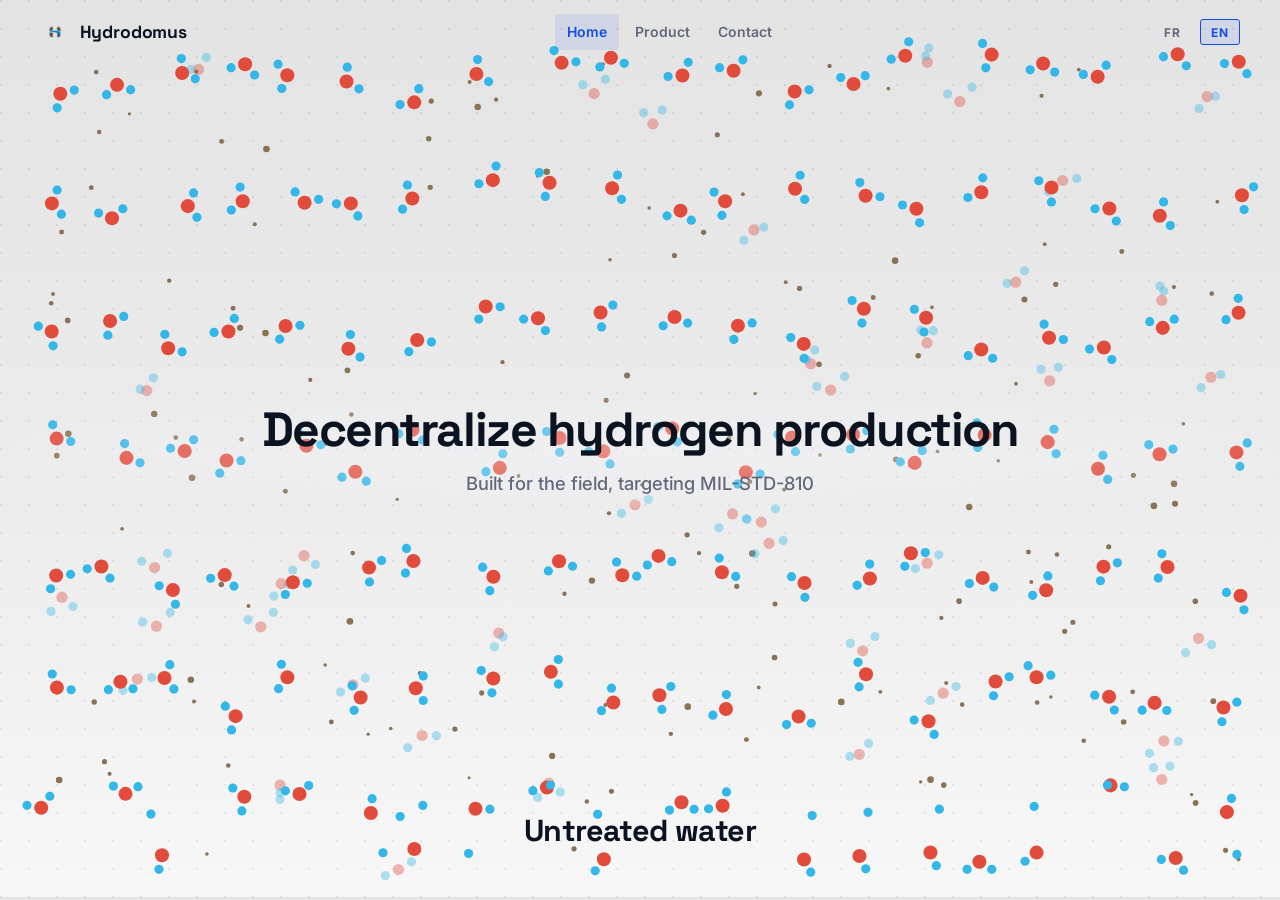
==== commit cada6651: "Legal notice and privacy page (FR/EN) from the Kbis, footer links; robots.txt, sitemap.xml, homepage" ====
--- a/index.html
+++ b/index.html
@@ -3,8 +3,17 @@
 <head>
   <meta charset="UTF-8" />
   <meta name="viewport" content="width=device-width, initial-scale=1.0" />
-  <title>Hydrodomus</title>
-  <meta name="description" content="Hydrodomus.">
+  <title>Hydrodomus · On-site hydrogen for drones</title>
+  <meta name="description" content="Hydrodomus builds towable stations that make hydrogen from water and electricity on site, to refuel hydrogen drones and balloons in the field. Paris, France.">
+  <link rel="canonical" href="https://hydrodomus.com/">
+  <meta property="og:title" content="Hydrodomus · On-site hydrogen for drones">
+  <meta property="og:description" content="Towable stations that make hydrogen from water and power, on site, for drones and balloons.">
+  <meta property="og:image" content="https://hydrodomus.com/assets/images/trn10-og.jpg">
+  <meta property="og:url" content="https://hydrodomus.com/">
+  <meta property="og:type" content="website">
+  <script type="application/ld+json">
+  {"@context":"https://schema.org","@type":"Organization","name":"Hydrodomus","legalName":"Hydrodomus SAS","url":"https://hydrodomus.com/","logo":"https://hydrodomus.com/assets/images/logo.png","email":"contact@hydrodomus.com","address":{"@type":"PostalAddress","streetAddress":"47 rue Vivienne","postalCode":"75002","addressLocality":"Paris","addressCountry":"FR"},"description":"Towable stations that make hydrogen on site from water and electricity, for hydrogen drones and balloons."}
+  </script>
   <link rel="icon" href="assets/images/logo-removebg.png">
   <link rel="preconnect" href="https://fonts.googleapis.com">
   <link rel="preconnect" href="https://fonts.gstatic.com" crossorigin>
--- a/assets/css/style.css
+++ b/assets/css/style.css
@@ -754,3 +754,11 @@
   .pv2-sticky { transform: translateY(140%); transition: transform .3s ease; }
   .pv2-sticky.show { transform: none; }
 }
+
+/* legal page and footer link */
+.legal-prose { max-width: 760px; }
+.legal-prose h2 { font-family: var(--font-display); font-size: 1.15rem; color: var(--navy); margin: 2rem 0 0.6rem; }
+.legal-prose p { color: var(--text-2); line-height: 1.75; }
+.legal-prose a, .footer-legal { color: var(--blue); }
+.footer-legal:hover { text-decoration: underline; }
+.legal-updated { margin-top: 2.5rem; font-size: 0.85rem; color: var(--text-3) !important; }
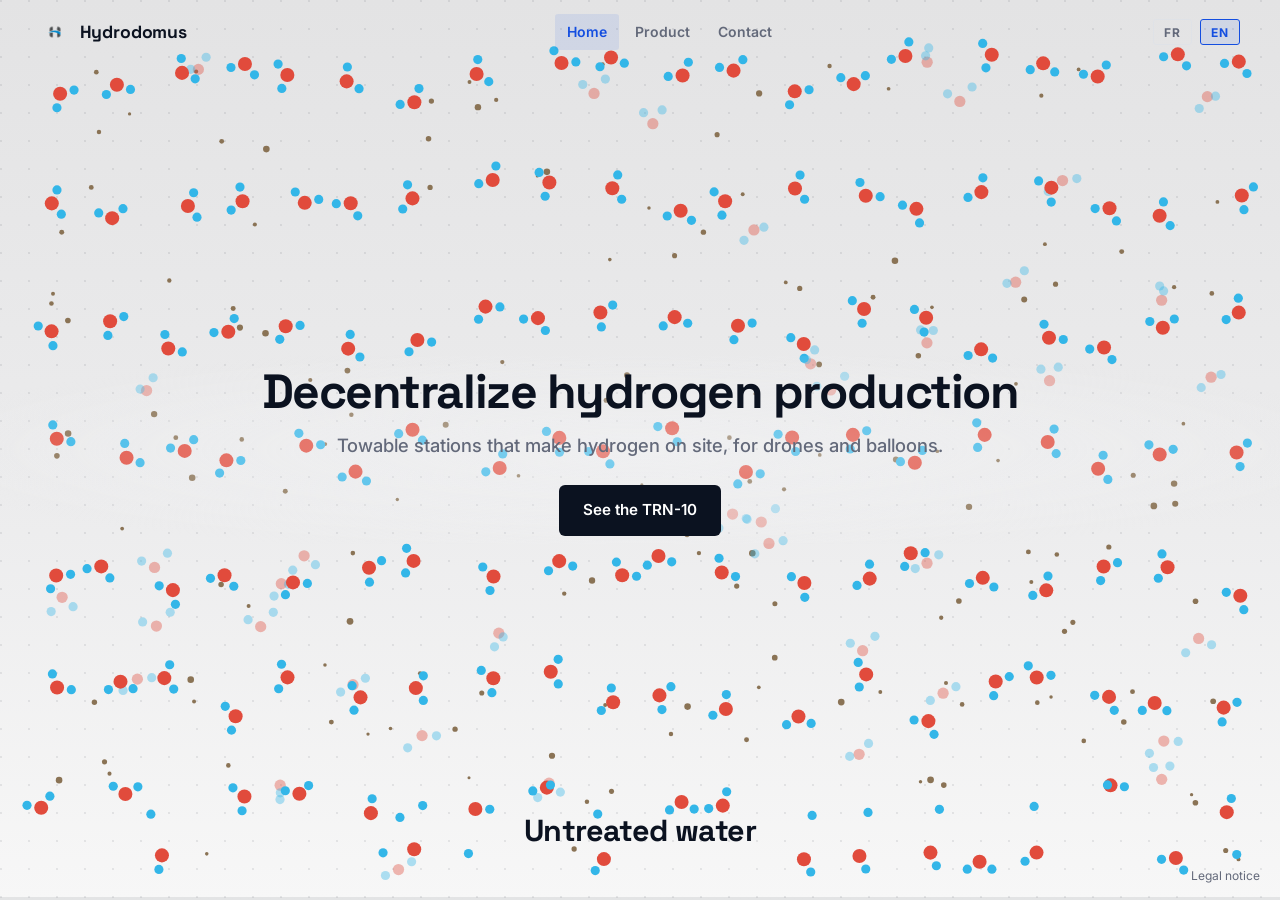
==== commit 2ac8e59b: "Homepage: drone-focused subline, See the TRN-10 button, legal notice link Co-Authored-By: Claude Opu" ====
--- a/index.html
+++ b/index.html
@@ -55,10 +55,12 @@
     <div class="chem-hero-scrim" aria-hidden="true"></div>
     <h1 class="chem-headline" id="chem-headline" data-i18n="home.headline">Décentralisons la production d'hydrogène</h1>
     <p class="chem-subline" data-i18n="home.subline">Conçu pour le terrain, avec pour cible la norme MIL-STD-810</p>
+    <a class="chem-cta" href="product" data-i18n="home.cta">Découvrir le TRN-10</a>
   </div>
   <div class="chem-caption-wrap">
     <div class="chem-caption-title" id="chem-caption-title" data-i18n="chem.s1">Eau non traitée</div>
   </div>
+  <a class="chem-legal" href="legal" data-i18n="ft.legal">Mentions légales</a>
   <div class="chem-progress-track">
     <div class="chem-progress-bar" id="chem-progress-bar"></div>
   </div>
--- a/assets/css/style.css
+++ b/assets/css/style.css
@@ -762,3 +762,9 @@
 .legal-prose a, .footer-legal { color: var(--blue); }
 .footer-legal:hover { text-decoration: underline; }
 .legal-updated { margin-top: 2.5rem; font-size: 0.85rem; color: var(--text-3) !important; }
+
+/* homepage: product button and legal link over the animation */
+.chem-cta { pointer-events: auto; display: inline-block; margin-top: 1.5rem; padding: 0.85rem 1.5rem; border-radius: 6px; background: var(--navy); color: #fff; font-weight: 600; font-size: 0.95rem; transition: background .2s, transform .2s; }
+.chem-cta:hover { background: var(--navy-3); transform: translateY(-1px); }
+.chem-legal { position: absolute; right: 1.25rem; bottom: 0.9rem; z-index: 3; font-size: 0.75rem; color: var(--text-3); }
+.chem-legal:hover { color: var(--navy); }
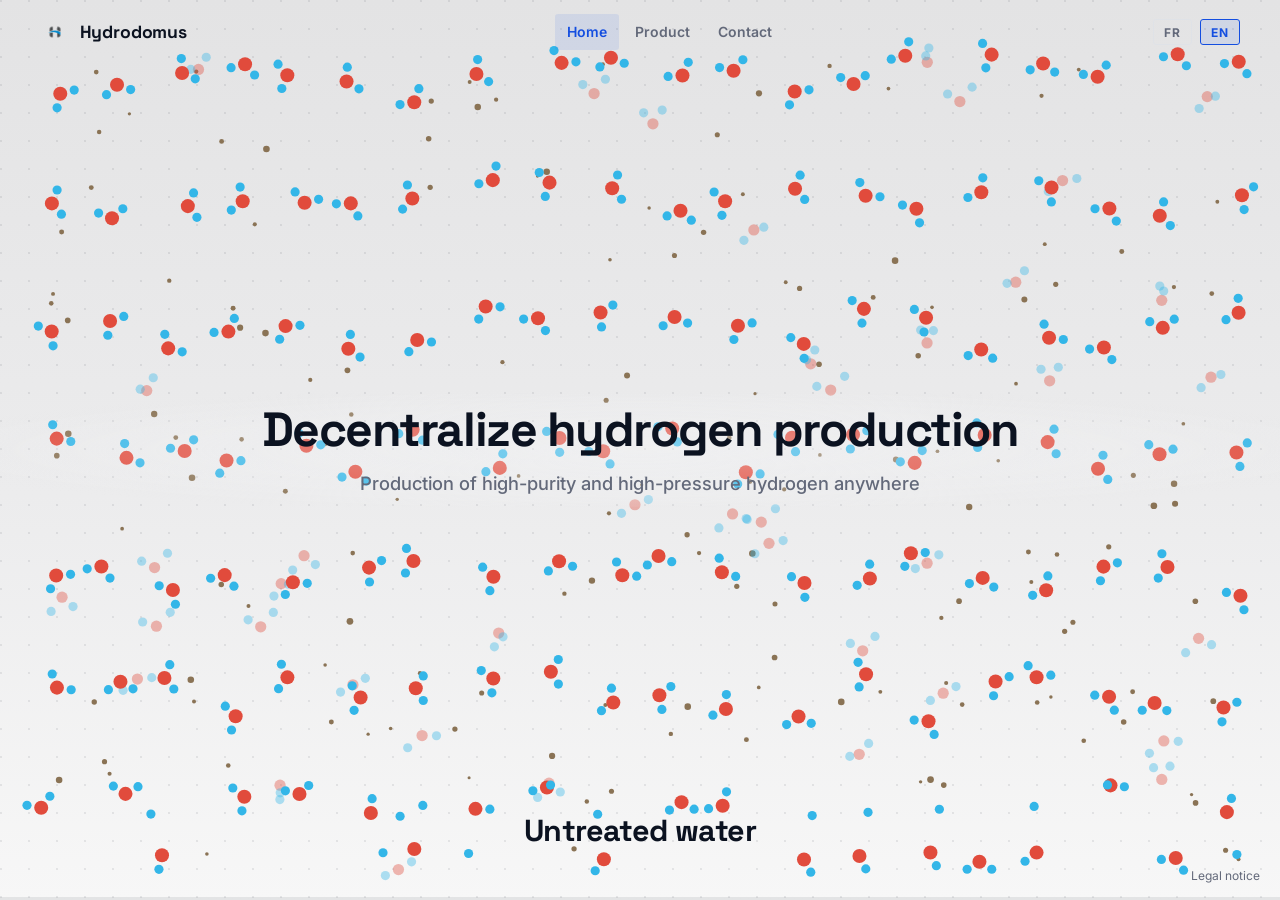
==== commit aeadc354: "Homepage: subline 'Production of high-purity and high-pressure hydrogen anywhere', remove the produc" ====
--- a/index.html
+++ b/index.html
@@ -55,7 +55,6 @@
     <div class="chem-hero-scrim" aria-hidden="true"></div>
     <h1 class="chem-headline" id="chem-headline" data-i18n="home.headline">Décentralisons la production d'hydrogène</h1>
     <p class="chem-subline" data-i18n="home.subline">Conçu pour le terrain, avec pour cible la norme MIL-STD-810</p>
-    <a class="chem-cta" href="product" data-i18n="home.cta">Découvrir le TRN-10</a>
   </div>
   <div class="chem-caption-wrap">
     <div class="chem-caption-title" id="chem-caption-title" data-i18n="chem.s1">Eau non traitée</div>
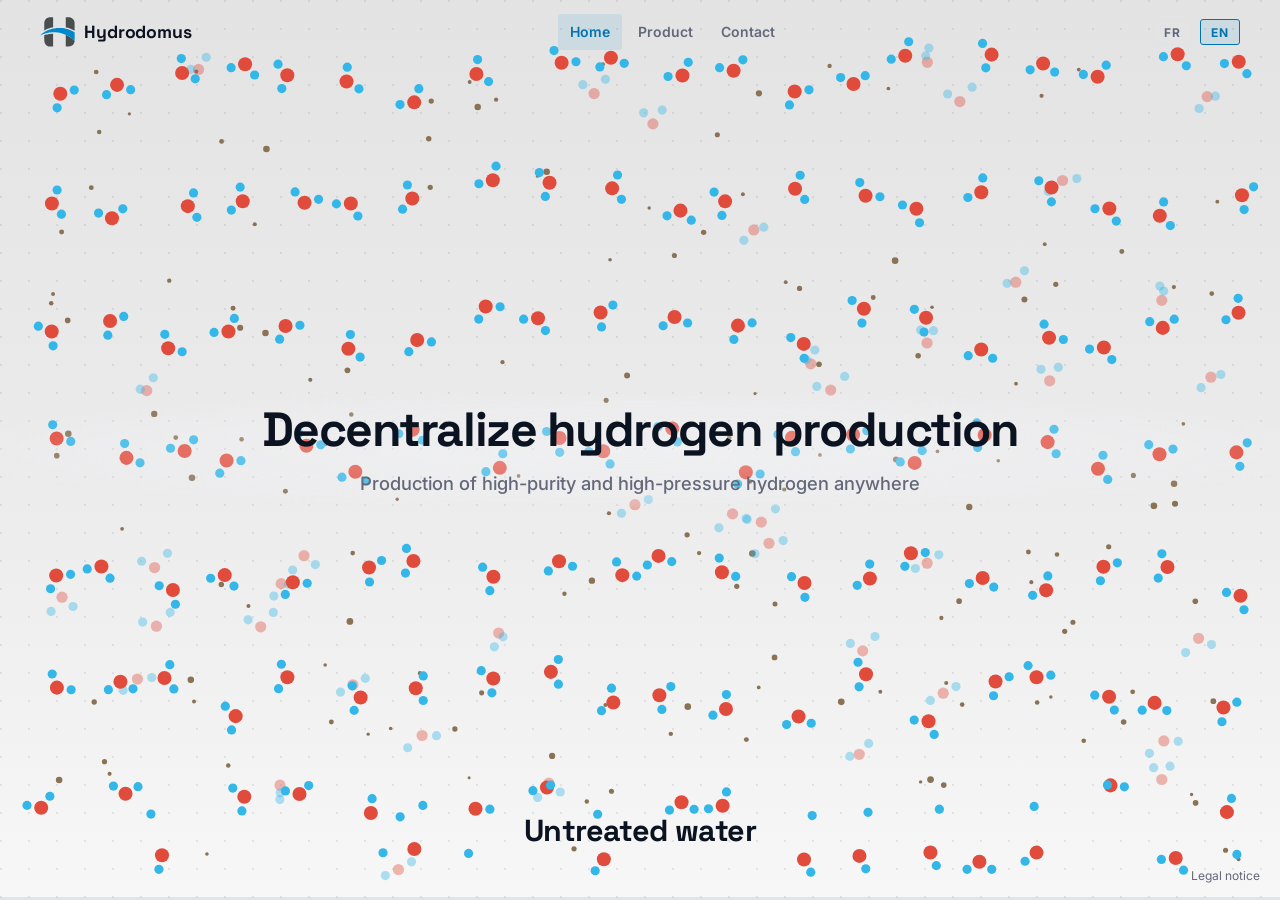
==== commit 4499086e: "Brand: vector logo (SVG mark, full logo, white version), SVG favicon and app icons; one brand blue f" ====
--- a/index.html
+++ b/index.html
@@ -12,9 +12,11 @@
   <meta property="og:url" content="https://hydrodomus.com/">
   <meta property="og:type" content="website">
   <script type="application/ld+json">
-  {"@context":"https://schema.org","@type":"Organization","name":"Hydrodomus","legalName":"Hydrodomus SAS","url":"https://hydrodomus.com/","logo":"https://hydrodomus.com/assets/images/logo.png","email":"contact@hydrodomus.com","address":{"@type":"PostalAddress","streetAddress":"47 rue Vivienne","postalCode":"75002","addressLocality":"Paris","addressCountry":"FR"},"description":"Towable stations that make hydrogen on site from water and electricity, for hydrogen drones and balloons."}
+  {"@context":"https://schema.org","@type":"Organization","name":"Hydrodomus","legalName":"Hydrodomus SAS","url":"https://hydrodomus.com/","logo":"https://hydrodomus.com/assets/images/favicon-192.png","email":"contact@hydrodomus.com","address":{"@type":"PostalAddress","streetAddress":"47 rue Vivienne","postalCode":"75002","addressLocality":"Paris","addressCountry":"FR"},"description":"Towable stations that make hydrogen on site from water and electricity, for hydrogen drones and balloons."}
   </script>
-  <link rel="icon" href="assets/images/logo-removebg.png">
+  <link rel="icon" href="assets/images/hydrodomus-mark.svg" type="image/svg+xml">
+  <link rel="icon" href="assets/images/favicon-32.png" sizes="32x32" type="image/png">
+  <link rel="apple-touch-icon" href="assets/images/apple-touch-icon.png">
   <link rel="preconnect" href="https://fonts.googleapis.com">
   <link rel="preconnect" href="https://fonts.gstatic.com" crossorigin>
   <link rel="stylesheet" href="https://fonts.googleapis.com/css2?family=Space+Grotesk:wght@300;400;500;600;700&family=Inter:ital,wght@0,300;0,400;0,500;0,600;1,400&display=swap">
@@ -24,7 +26,7 @@
 
 <nav class="nav" id="main-nav">
   <a href="./" class="nav-logo">
-    <img src="assets/images/logo-removebg.png" alt="Hydrodomus">
+    <img src="assets/images/hydrodomus-mark.svg" alt="Hydrodomus">
     <span class="nav-logo-name">Hydrodomus</span>
   </a>
   <ul class="nav-links">
--- a/assets/css/style.css
+++ b/assets/css/style.css
@@ -14,10 +14,12 @@
   --navy-2:   #16233A;
   --navy-3:   #24344F;
 
-  --blue:       #144EE0;
-  --blue-mid:   #0F3AAE;
-  --blue-light: #EBF1FF;
-  --blue-dim:   rgba(20, 78, 224, 0.09);
+  --brand:      #0188CC;  /* logo azure: decorative, large text, on dark backgrounds */
+  --brand-grey: #4A4D4E;  /* logo grey */
+  --blue:       #0173AD;  /* logo azure darkened for readable text and buttons on light backgrounds (5.2:1) */
+  --blue-mid:   #015E8E;
+  --blue-light: #E6F3FA;
+  --blue-dim:   rgba(1, 136, 204, 0.10);
 
   --green:       #059669;
   --green-light: #ECFDF5;
@@ -334,7 +336,7 @@
 .placeholder-eyebrow {
   display: inline-flex; align-items: center; gap: 0.5rem;
   background: var(--blue-light);
-  border: 1px solid rgba(20,78,224,0.18);
+  border: 1px solid rgba(1,136,204,0.18);
   padding: 0.35rem 0.875rem;
   border-radius: var(--radius-sm);
   font-size: 0.76rem; font-weight: 700;
@@ -529,7 +531,7 @@
 .form-input:hover, .form-textarea:hover, .form-select:hover { border-color: var(--border-2); }
 .form-input:focus, .form-textarea:focus, .form-select:focus {
   border-color: var(--blue);
-  box-shadow: 0 0 0 3px rgba(20,78,224,0.12);
+  box-shadow: 0 0 0 3px rgba(1,136,204,0.12);
 }
 .form-textarea { min-height: 140px; resize: vertical; }
 .form-select {
@@ -562,7 +564,7 @@
 .contact-info-value { font-size: 0.9rem; color: var(--navy); font-weight: 500; }
 .hiring-box {
   padding: 1.75rem; background: var(--blue-dim);
-  border: 1px solid rgba(20,78,224,0.18);
+  border: 1px solid rgba(1,136,204,0.18);
   border-radius: var(--radius); margin-top: 1.75rem;
 }
 .hiring-box-tag { font-size: 0.72rem; font-weight: 700; letter-spacing: 0.1em; text-transform: uppercase; color: var(--blue); margin-bottom: 0.75rem; }
@@ -612,7 +614,7 @@
 /* =========================================
    PRODUCT PAGE v2 (body.pv2)
    ========================================= */
-.pv2 { --accent: #1A73D9; --accent-dark: #1560B8; --accent-bright: #6AAEF5; --ink: #0B1220; --mist: #F4F5F7; }
+.pv2 { --accent: var(--blue); --accent-dark: var(--blue-mid); --accent-bright: #4DB3EA; --ink: #0B1220; --mist: #F4F5F7; }
 .pv2-h2 {
   font-family: var(--font-display); font-weight: 600; letter-spacing: -0.03em; line-height: 1.1;
   font-size: clamp(1.8rem, 3.4vw, 2.8rem); color: var(--ink); max-width: 20ch;
@@ -661,7 +663,7 @@
 /* how to use: stepper */
 .pv2-use { background: var(--mist); }
 .pv2-steps { position: relative; list-style: none; margin: 3.5rem 0 0; padding: 0; display: grid; grid-template-columns: repeat(4, 1fr); gap: 1.75rem; }
-.pv2-steps::before { content: ''; position: absolute; top: 21px; left: 22px; right: calc(25% - 1.75rem + 22px); height: 2px; background: linear-gradient(90deg, var(--accent), rgba(26,115,217,0.25)); }
+.pv2-steps::before { content: ''; position: absolute; top: 21px; left: 22px; right: calc(25% - 1.75rem + 22px); height: 2px; background: linear-gradient(90deg, var(--accent), rgba(1,136,204,0.25)); }
 .pv2-steps li { position: relative; }
 .pv2-step-n { position: relative; z-index: 1; display: grid; place-items: center; width: 44px; height: 44px; border-radius: 50%; background: var(--accent); color: #fff; font-family: var(--font-display); font-weight: 600; font-size: 1.05rem; box-shadow: 0 0 0 6px var(--mist); }
 .pv2-steps figure { margin: 1.25rem 0 1.1rem; border-radius: 12px; overflow: hidden; aspect-ratio: 4 / 3; background: #dde1e7; }
@@ -684,7 +686,7 @@
 .pv2-timeline li { position: relative; padding-top: 1.75rem; border-top: 2px solid var(--border-2); }
 .pv2-timeline li.is-now { border-top-color: var(--accent); }
 .pv2-timeline li::before { content: ''; position: absolute; top: -6px; left: 0; width: 10px; height: 10px; border-radius: 50%; background: var(--border-2); }
-.pv2-timeline li.is-now::before { background: var(--accent); box-shadow: 0 0 0 5px rgba(26,115,217,0.15); }
+.pv2-timeline li.is-now::before { background: var(--accent); box-shadow: 0 0 0 5px rgba(1,136,204,0.15); }
 .pv2-timeline span { display: block; font-family: var(--font-display); font-weight: 600; font-size: 1.1rem; color: var(--ink); margin-bottom: 0.6rem; }
 .pv2-timeline p { color: var(--text-3); line-height: 1.65; max-width: 30ch; }
 
@@ -718,7 +720,7 @@
 @media (max-width: 640px) {
   .pv2-steps { grid-template-columns: 1fr; gap: 0; }
   .pv2-steps li { padding: 0 0 2.5rem 64px; }
-  .pv2-steps li::after { content: ''; position: absolute; left: 21px; top: 44px; bottom: 0; width: 2px; background: rgba(26,115,217,0.25); }
+  .pv2-steps li::after { content: ''; position: absolute; left: 21px; top: 44px; bottom: 0; width: 2px; background: rgba(1,136,204,0.25); }
   .pv2-steps li:last-child::after { display: none; }
   .pv2-step-n { position: absolute; left: 0; top: 0; }
   .pv2-steps figure { margin-top: 0; }
@@ -763,8 +765,6 @@
 .footer-legal:hover { text-decoration: underline; }
 .legal-updated { margin-top: 2.5rem; font-size: 0.85rem; color: var(--text-3) !important; }
 
-/* homepage: product button and legal link over the animation */
-.chem-cta { pointer-events: auto; display: inline-block; margin-top: 1.5rem; padding: 0.85rem 1.5rem; border-radius: 6px; background: var(--navy); color: #fff; font-weight: 600; font-size: 0.95rem; transition: background .2s, transform .2s; }
-.chem-cta:hover { background: var(--navy-3); transform: translateY(-1px); }
+/* homepage: legal link over the animation */
 .chem-legal { position: absolute; right: 1.25rem; bottom: 0.9rem; z-index: 3; font-size: 0.75rem; color: var(--text-3); }
 .chem-legal:hover { color: var(--navy); }
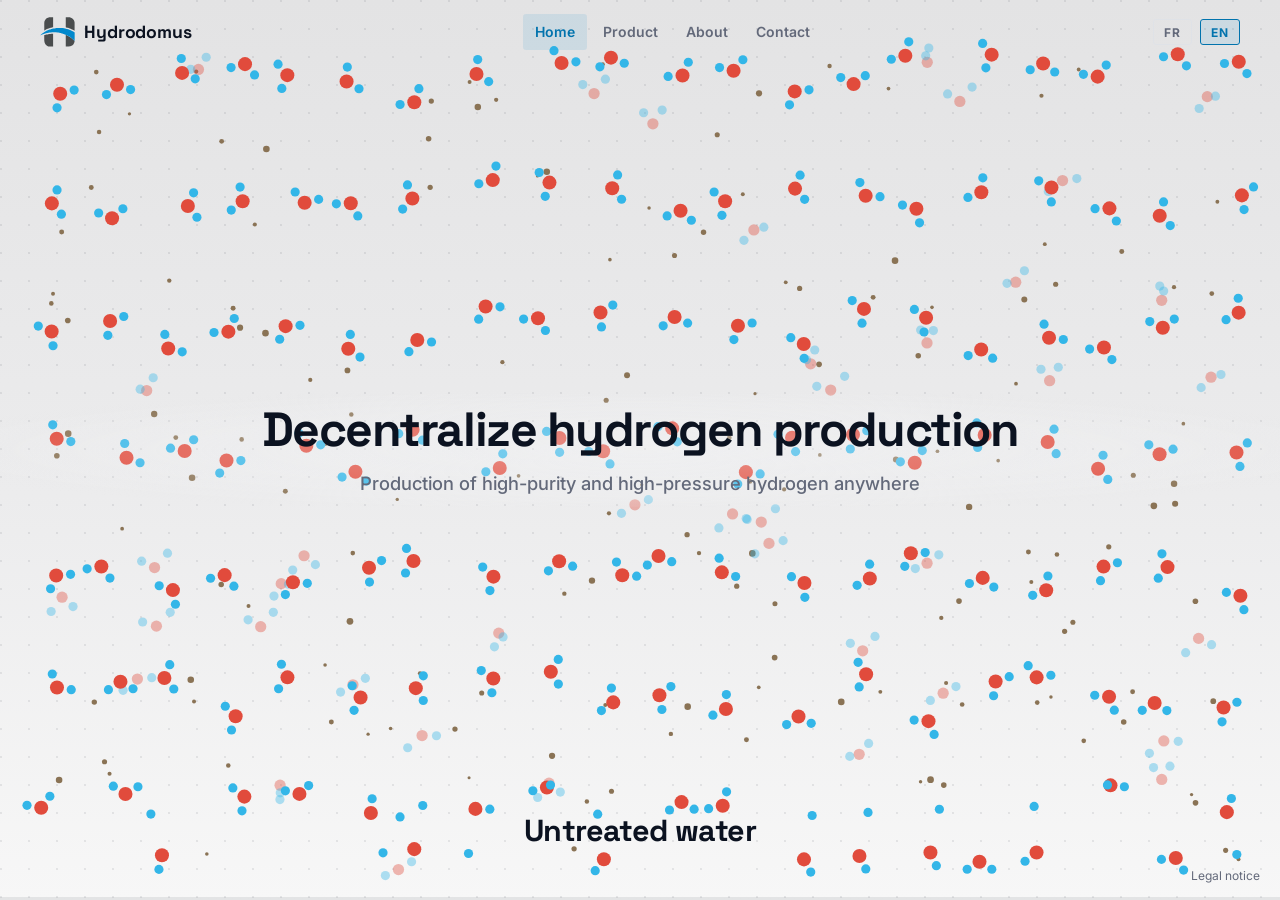
==== commit b1512e5b: "About page (founder and company), About in the nav, French proofread and typography across all pages" ====
--- a/index.html
+++ b/index.html
@@ -32,6 +32,7 @@
   <ul class="nav-links">
     <li><a href="./"         class="nav-page-link active" data-i18n="nav.home">Accueil</a></li>
     <li><a href="product"  class="nav-page-link" data-i18n="nav.product">Produit</a></li>
+    <li><a href="about" class="nav-page-link" data-i18n="nav.about">À propos</a></li>
     <li><a href="contact"       class="nav-page-link" data-i18n="nav.contact">Contact</a></li>
   </ul>
   <div class="nav-right">
@@ -44,6 +45,7 @@
   <button class="mobile-close" id="mobile-close">✕</button>
   <a href="./"        class="mobile-nav-link" data-i18n="nav.home">Accueil</a>
   <a href="product" class="mobile-nav-link" data-i18n="nav.product">Produit</a>
+  <a href="about" class="mobile-nav-link" data-i18n="nav.about">À propos</a>
   <a href="contact"      class="mobile-nav-link" data-i18n="nav.contact">Contact</a>
   <div class="mobile-lang">
     <button class="lang-btn" data-lang="fr">FR</button>
--- a/assets/css/style.css
+++ b/assets/css/style.css
@@ -768,3 +768,33 @@
 /* homepage: legal link over the animation */
 .chem-legal { position: absolute; right: 1.25rem; bottom: 0.9rem; z-index: 3; font-size: 0.75rem; color: var(--text-3); }
 .chem-legal:hover { color: var(--navy); }
+
+/* =========================================
+   ABOUT PAGE
+   ========================================= */
+.ab-hero { background: var(--ink, #0B1220); color: #fff; padding: calc(64px + clamp(3.5rem, 8vw, 6rem)) 0 clamp(3.5rem, 7vw, 5.5rem); }
+.ab-title { font-family: var(--font-display); font-weight: 700; font-size: clamp(2.2rem, 4.6vw, 3.8rem); line-height: 1.06; letter-spacing: -0.035em; max-width: 18ch; margin-bottom: 1.25rem; color: #fff; }
+.ab-sub { font-size: clamp(1rem, 1.4vw, 1.15rem); line-height: 1.7; color: rgba(255,255,255,0.75); max-width: 52ch; }
+.ab-founder { background: #fff; }
+.ab-founder-grid { display: grid; grid-template-columns: minmax(0, 4fr) minmax(0, 7fr); gap: clamp(2rem, 6vw, 5.5rem); align-items: center; }
+.ab-photo { margin: 0; border-radius: 16px; overflow: hidden; background: var(--bg-alt); aspect-ratio: 2 / 3; max-width: 380px; box-shadow: 0 24px 60px rgba(11,18,32,0.18); }
+.ab-photo img { display: block; width: 100%; height: 100%; object-fit: cover; }
+.ab-role { margin: 0.5rem 0 1.25rem; font-weight: 600; color: var(--blue); }
+.ab-p { color: var(--text-2); line-height: 1.75; max-width: 54ch; }
+.ab-cv { list-style: none; margin: 1.75rem 0; padding: 0; border-top: 2px solid var(--ink, #0B1220); }
+.ab-cv li { padding: 0.85rem 0; border-bottom: 1px solid var(--border); color: var(--text-2); }
+.ab-link { color: var(--blue); font-weight: 600; }
+.ab-company { background: var(--mist, #F4F5F7); }
+.ab-facts { margin: 2.5rem 0 0; display: grid; grid-template-columns: repeat(4, 1fr); }
+.ab-facts > div { padding: 1.25rem 1.5rem 1.25rem 0; border-top: 2px solid var(--ink, #0B1220); }
+.ab-facts > div + div { padding-left: 1.5rem; border-left: 1px solid var(--border-2); }
+.ab-facts dt { font-size: 0.75rem; font-weight: 700; letter-spacing: 0.12em; text-transform: uppercase; color: var(--text-3); margin-bottom: 0.5rem; }
+.ab-facts dd { margin: 0; font-family: var(--font-display); font-size: 1.25rem; font-weight: 600; color: var(--ink, #0B1220); }
+.ab-badges { display: flex; flex-wrap: wrap; align-items: center; gap: 2rem; margin-top: 2.5rem; }
+.ab-badges img { height: 52px; width: auto; }
+@media (max-width: 860px) {
+  .ab-founder-grid { grid-template-columns: 1fr; }
+  .ab-photo { max-width: 300px; }
+  .ab-facts { grid-template-columns: 1fr 1fr; row-gap: 1rem; }
+  .ab-facts > div:nth-child(3) { padding-left: 0; border-left: none; }
+}
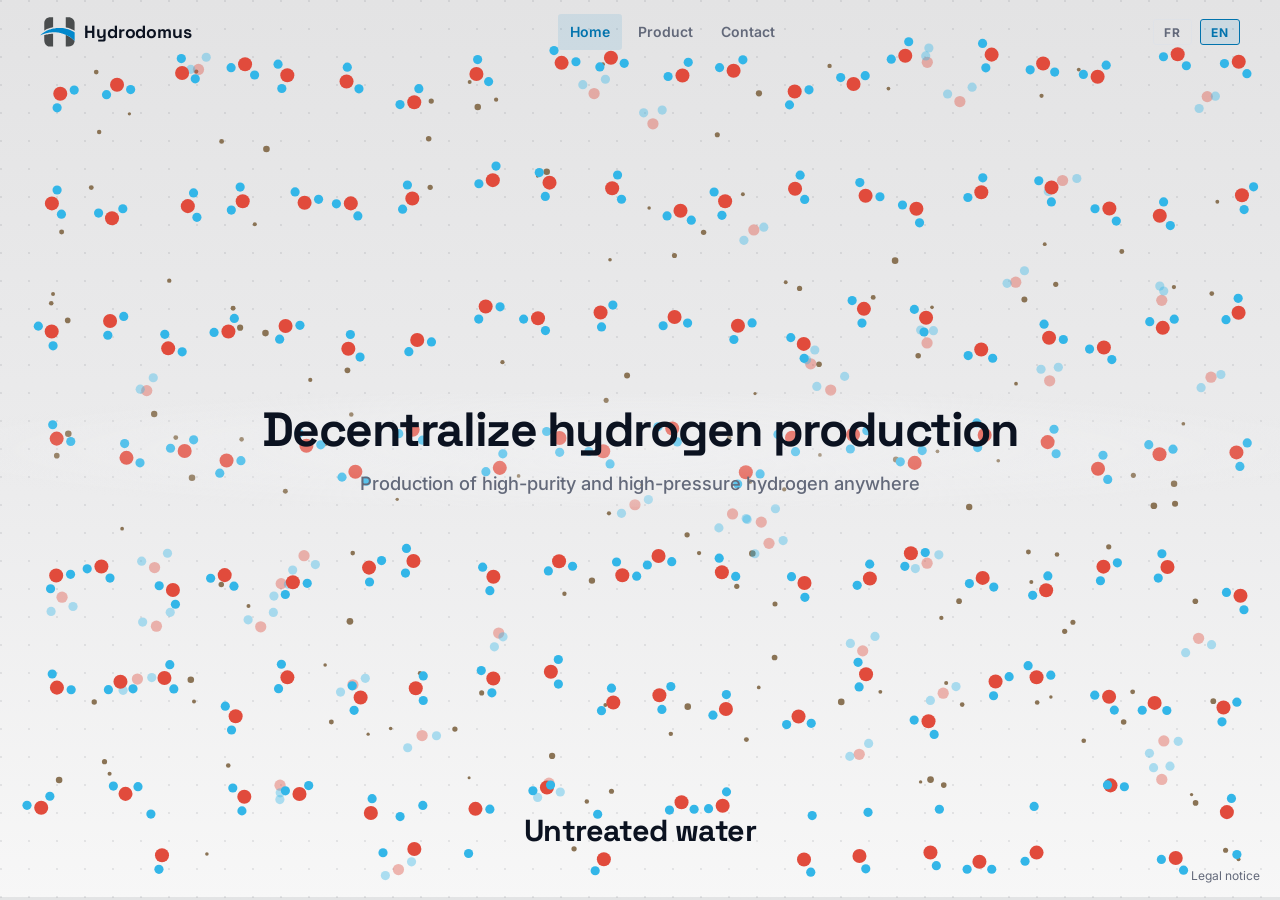
==== commit 98e3fcd5: "Remove the About page and its nav links Co-Authored-By: Claude Opus 5.5 <noreply@anthropic.com>" ====
--- a/index.html
+++ b/index.html
@@ -32,7 +32,6 @@
   <ul class="nav-links">
     <li><a href="./"         class="nav-page-link active" data-i18n="nav.home">Accueil</a></li>
     <li><a href="product"  class="nav-page-link" data-i18n="nav.product">Produit</a></li>
-    <li><a href="about" class="nav-page-link" data-i18n="nav.about">À propos</a></li>
     <li><a href="contact"       class="nav-page-link" data-i18n="nav.contact">Contact</a></li>
   </ul>
   <div class="nav-right">
@@ -45,7 +44,6 @@
   <button class="mobile-close" id="mobile-close">✕</button>
   <a href="./"        class="mobile-nav-link" data-i18n="nav.home">Accueil</a>
   <a href="product" class="mobile-nav-link" data-i18n="nav.product">Produit</a>
-  <a href="about" class="mobile-nav-link" data-i18n="nav.about">À propos</a>
   <a href="contact"      class="mobile-nav-link" data-i18n="nav.contact">Contact</a>
   <div class="mobile-lang">
     <button class="lang-btn" data-lang="fr">FR</button>
--- a/assets/css/style.css
+++ b/assets/css/style.css
@@ -768,33 +768,3 @@
 /* homepage: legal link over the animation */
 .chem-legal { position: absolute; right: 1.25rem; bottom: 0.9rem; z-index: 3; font-size: 0.75rem; color: var(--text-3); }
 .chem-legal:hover { color: var(--navy); }
-
-/* =========================================
-   ABOUT PAGE
-   ========================================= */
-.ab-hero { background: var(--ink, #0B1220); color: #fff; padding: calc(64px + clamp(3.5rem, 8vw, 6rem)) 0 clamp(3.5rem, 7vw, 5.5rem); }
-.ab-title { font-family: var(--font-display); font-weight: 700; font-size: clamp(2.2rem, 4.6vw, 3.8rem); line-height: 1.06; letter-spacing: -0.035em; max-width: 18ch; margin-bottom: 1.25rem; color: #fff; }
-.ab-sub { font-size: clamp(1rem, 1.4vw, 1.15rem); line-height: 1.7; color: rgba(255,255,255,0.75); max-width: 52ch; }
-.ab-founder { background: #fff; }
-.ab-founder-grid { display: grid; grid-template-columns: minmax(0, 4fr) minmax(0, 7fr); gap: clamp(2rem, 6vw, 5.5rem); align-items: center; }
-.ab-photo { margin: 0; border-radius: 16px; overflow: hidden; background: var(--bg-alt); aspect-ratio: 2 / 3; max-width: 380px; box-shadow: 0 24px 60px rgba(11,18,32,0.18); }
-.ab-photo img { display: block; width: 100%; height: 100%; object-fit: cover; }
-.ab-role { margin: 0.5rem 0 1.25rem; font-weight: 600; color: var(--blue); }
-.ab-p { color: var(--text-2); line-height: 1.75; max-width: 54ch; }
-.ab-cv { list-style: none; margin: 1.75rem 0; padding: 0; border-top: 2px solid var(--ink, #0B1220); }
-.ab-cv li { padding: 0.85rem 0; border-bottom: 1px solid var(--border); color: var(--text-2); }
-.ab-link { color: var(--blue); font-weight: 600; }
-.ab-company { background: var(--mist, #F4F5F7); }
-.ab-facts { margin: 2.5rem 0 0; display: grid; grid-template-columns: repeat(4, 1fr); }
-.ab-facts > div { padding: 1.25rem 1.5rem 1.25rem 0; border-top: 2px solid var(--ink, #0B1220); }
-.ab-facts > div + div { padding-left: 1.5rem; border-left: 1px solid var(--border-2); }
-.ab-facts dt { font-size: 0.75rem; font-weight: 700; letter-spacing: 0.12em; text-transform: uppercase; color: var(--text-3); margin-bottom: 0.5rem; }
-.ab-facts dd { margin: 0; font-family: var(--font-display); font-size: 1.25rem; font-weight: 600; color: var(--ink, #0B1220); }
-.ab-badges { display: flex; flex-wrap: wrap; align-items: center; gap: 2rem; margin-top: 2.5rem; }
-.ab-badges img { height: 52px; width: auto; }
-@media (max-width: 860px) {
-  .ab-founder-grid { grid-template-columns: 1fr; }
-  .ab-photo { max-width: 300px; }
-  .ab-facts { grid-template-columns: 1fr 1fr; row-gap: 1rem; }
-  .ab-facts > div:nth-child(3) { padding-left: 0; border-left: none; }
-}
